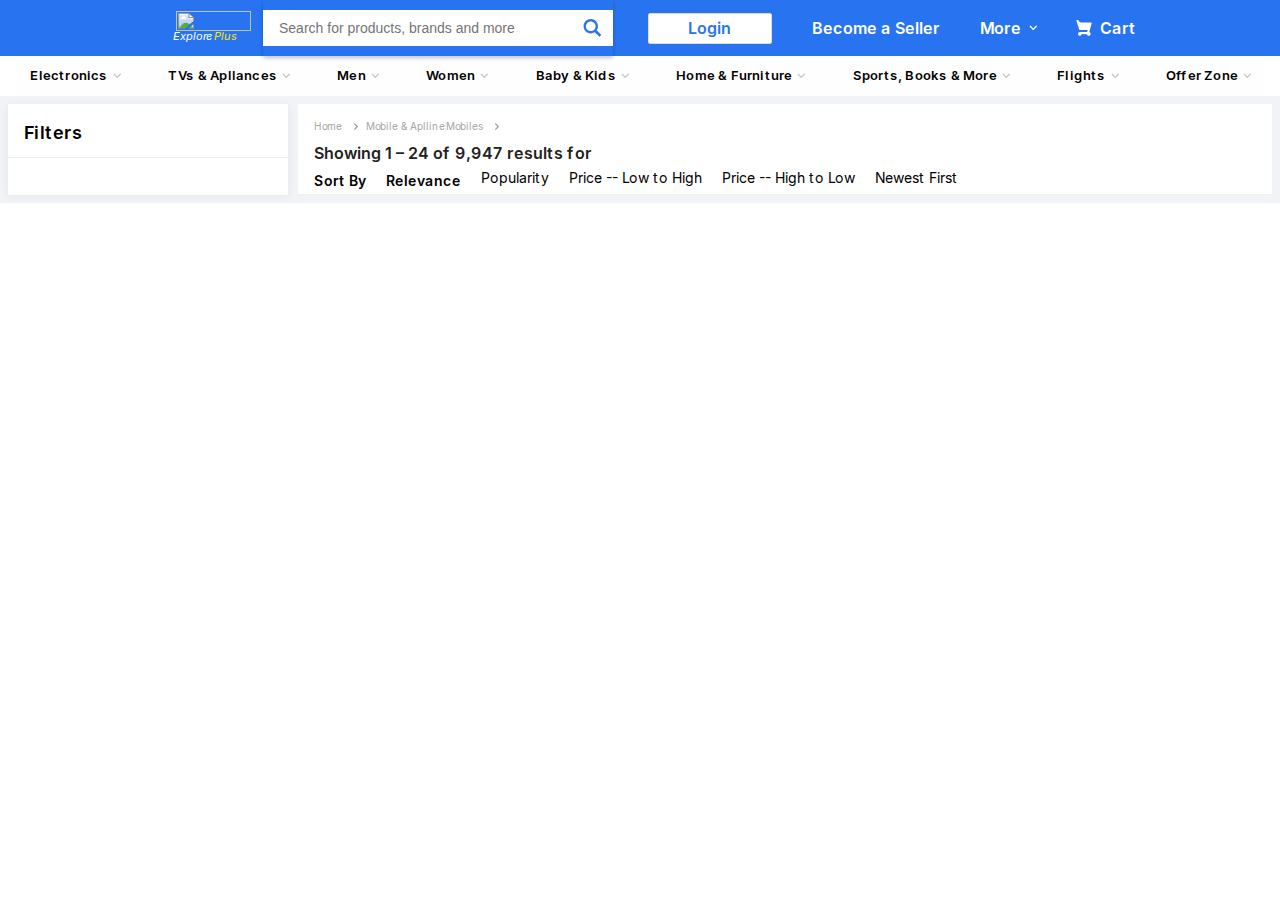
==== index.html @ 50cdc6f8 "flipkart second commit" ====
<!DOCTYPE html>
<html lang="en">

<head>
    <meta charset="UTF-8">
    <meta name="viewport" content="width=device-width, initial-scale=1.0">
    <title>Document</title>
    <link rel="stylesheet" href="styles.css">
</head>

<body>
    <div class="container">
        <header>
            <div class="header-content">

            </div>

        </header>
        <div class="nav-contents">
            <div class="nav-padding">

            </div>
        </div>
        <div class="main-container">


            <div class="main">
                <div class="main-left">
                    <div class="sidebar">

                    </div>
                </div>
                <div class="main-right">
                    <div class="main-top">
                        <div class="mainTop-padding">

                             
                           
                        </div>
                    </div>

                    <div class="right-content">
                        <div class="card-padding">

                        </div>
                        <div class="card-padding">
                            
                        </div>
                        <div class="card-padding">
                            
                        </div>
                        <div class="card-padding">
                            
                        </div>
                        <div class="card-padding">
                            
                        </div>

                    </div>

                   
                </div>
            </div>
        </div>
    </div>
    <script src="script.js"></script>
</body>

</html>
---- styles.css ----
@font-face {
    font-family: "inter-italics";
    src: url("/assets/fonts/Inter-Italic.woff2");
}

@font-face {
    font-family: "inter-medium";
    src: url("/assets/fonts/Inter-SemiBold.woff2");
}

@font-face {
    font-family: "inter-regular";
    src: url("/assets/fonts/Inter-Regular.woff2");
}

@font-face {
    font-family: "inter-semiItalic";
    src: url("/assets/fonts/Inter-SemiBoldItalic.woff2");
}

body,
html {
    margin: 0;
    padding: 0;
}

.container {
    width: 100vw;
    height: 100vh;
    display: block;
    box-sizing: border-box;

}

header {
    display: flex;
    width: 100%;
    height: 56px;
    background-color: #2874f0;
}

.header-content {
    padding: 0 124px;
    max-width: 1248px;
    width: 100%;
    display: flex;
    flex-direction: row;
    line-height: 20px;
    font-size: 16px;
    font-family: "inter-medium";
    margin: 0 auto;
    justify-content: right;
}

.header-content a {
    line-height: 20px;
    font-size: 16px;
    font-family: "inter-medium";
    color: #fff;
}

.logo {
    display: flex;
    height: 100%;
    align-items: flex-end;
    flex-direction: column;
    justify-content: center;
    margin-left: -10px;
    min-width: 137px;
}

.top-logo {
    display: flex;
    width: 75px;
    height: 20.1167px;

}

.top-logo img {
    width: 100%;
    width: 75px;
    height: 20.1167px;
}

.bottom-logo a {
    display: flex;
    flex-direction: row;
    gap: 2px;
}

.bottom-logo img {
    width: 10px;
    height: 10px;
    margin-top: 1px;
}

.bottom-logo a {
    font-family: "inter-italics";
    font-size: 11px !important;
    line-height: 15.4px !important;
    font-weight: 200;
    margin-top: -2px;
    color: #fff;
    letter-spacing: -0.1px !important;
}

.bottom-logo a img {
    top: 1px;
    position: relative;
    left: -1px;
}

.bottom-logo span {
    color: #ffe500;
    font-family: "inter-italics";
    font-size: 11px;
    line-height: 15.4px;
    font-weight: 200;
    margin-right: 2px;
}

.input-padding {
    width: 100%;
    max-width: 564px;
    display: flex;
    flex-direction: row;
    align-items: center;
    justify-content: center;
    height: 100%;
    border-radius: 2px;
    box-shadow: 0 2px 4px 0 rgba(0, 0, 0, .23);
    margin: 0 14px 0 12px;
}

.input-div {
    align-items: center;
    justify-content: space-between;
    width: 100%;
    display: flex;
    max-height: 36px;
    background-color: #fff;
}

.input-div input {
    padding: 0 16px;
    border-radius: 2px 0 0 2px;
    border: 0;
    font-size: 14px;
    height: 36px;
    width: 100%;
}


.input-div button {
    height: 100%;
    border: none;
    background-color: #fff;
    display: flex;
    justify-content: center;
    padding-top: 2px;
    padding-right: 10px;
}

.login {
    height: 100%;
    display: flex;
    align-items: center;
    margin: 0 20px 0 21px;
}

.login button {
    font-weight: 500;
    background-color: #fff;
    cursor: pointer;
    border-radius: 2px;
    height: 31px;
    padding: 0px 39.5px;
    border: 1px solid #dbdbdb;
}

.login button a {
    color: #2874f0 !important;
}

.seller-txt {
    height: 100%;
    width: 100%;
    display: flex;
    align-items: center;
    margin: 0 20px;
    max-width: max-content;
}

.more-item {
    display: flex;
    flex-direction: row;
    height: 100%;
    align-items: center;
    margin: 0 20px;
    max-width: 150px;
    gap: 10px
}

.more-item span {
    max-width: 108px;
    color: #fff;
}

.more-item img {
    transform: rotate(-90deg);
}

.cart-content {
    display: flex;
    flex-direction: row;
    height: 100%;
    align-items: center;
    gap: 8px;
    margin: 0 20px;
    color: #fff;
}

.cart-content img {
    width: 16.5px;
    height: 15.8px;
}

.nav-padding {
    width: 100%;
    height: 40px;
    background-color: #fffefe;
    display: flex;
    flex-direction: row;
    align-items: center;
    max-width: 1248px;
    margin: auto;
    /* justify-content: space-between; */
    gap: 20px;

}

.nav-item {
    display: flex;
    flex-direction: row;
    flex-grow: 1;
    align-items: center;
    justify-content: center;
    gap: 7px;
    /* margin-right:  20
    px; */
}

.nav-item span {
    color: #000;
    font-size: 13px;
    line-height: 19.6px;
    font-family: "inter-medium";
    letter-spacing: 0.2px;
}

.nav-item img {
    transform: rotate(-90deg);
}

/*mon  */
.main-container {
    background-color: #f1f3f6;

}

.main {
    margin: 0 auto;
    min-width: 978px;
    max-width: 1680px;
    padding: 8px;
    display: flex;
    flex-direction: row;
}

.main-left {
    flex: 0 0 280px;
    max-width: 280px;
    padding: 0px 10px 0px 0px;
    display: flex;
    width: 16.66%;
}

.sidebar {
    display: flex;
    flex-flow: column;
    background: #fff;
    box-shadow: 0 1px 8px 0 rgba(0, 0, 0, .06);
    width: 100%;
}

.filter {
    border-bottom: 1px solid #f0f0f0;
    width: 100%;
    padding: 16px;
    padding-bottom: 12px;
}

.filter span {
    font-size: 18px;
    text-transform: capitalize;
    font-family: "inter-medium";
    line-height: 25.2px;
    letter-spacing: 0.3px;
    font-weight: 500;
}

.main-right {
    flex-grow: 1 !important;
    overflow: auto;
    display: flex;
    flex-flow: column;
    box-sizing: border-box;
    background: #fff;
    width: 100%;
    max-width: 1384px;
}

.main-top {
    width: 100%;
    height: 100%;
}

.mainTop-padding {
    padding: 12px 16px 0;
    border-bottom: 1px solid #f0f0f0;
    height: 100%;
    min-height: 72px;
    box-sizing: border-box;
}

.top-content {
    display: flex;
    flex-flow: row;
    width: 100%;
    /* height: 100%; */
}

.top-item {
    display: flex;
    flex-flow: row;
    max-width: 80px;
    white-space: nowrap;
    overflow: hidden;
    /* text-overflow: ellipsis; */
    vertical-align: middle;
    display: inline-block
}

.top-item a {
    white-space: nowrap !important;
    overflow: hidden !important;
    text-overflow: ellipsis !important;
    font-size: 10px;
    font-family: "inter-regular";
    line-height: 16.8px;
    cursor: pointer;
    color: #a6a6a6;
}

.top-item img {
    height: 7px;
    width: 20px;
    transform: rotate(180deg);
}

.top-item img:nth-child(3) {
    display: none;
}


.top-middle {
    display: block;
    margin-top: 8px;
}

.top-middle span {
    font-weight: 500;
    font-size: 16px;
    display: inline-block;
    color: #212121;
    font-family: "inter-medium";
}

.head-btm {
    display: flex;
}

.head-btm ul {
    list-style: none;
    display: flex;
    margin: 0;
    padding: 0;
}
.head-btm ul li {
    padding: 8px 0 4px;
    margin: 0 10px;
    font-family: "inter-medium";
    font-size: 14px;
    line-height: 19.6px;
    font-weight: 500;
}
.head-btm ul li:first-child {
    padding: 8px 10px 4px 0;
    margin: 0;
}
.head-btm ul li:nth-child(n+3){
    font-family: "inter-regular";
    line-height: 13.6px;

}
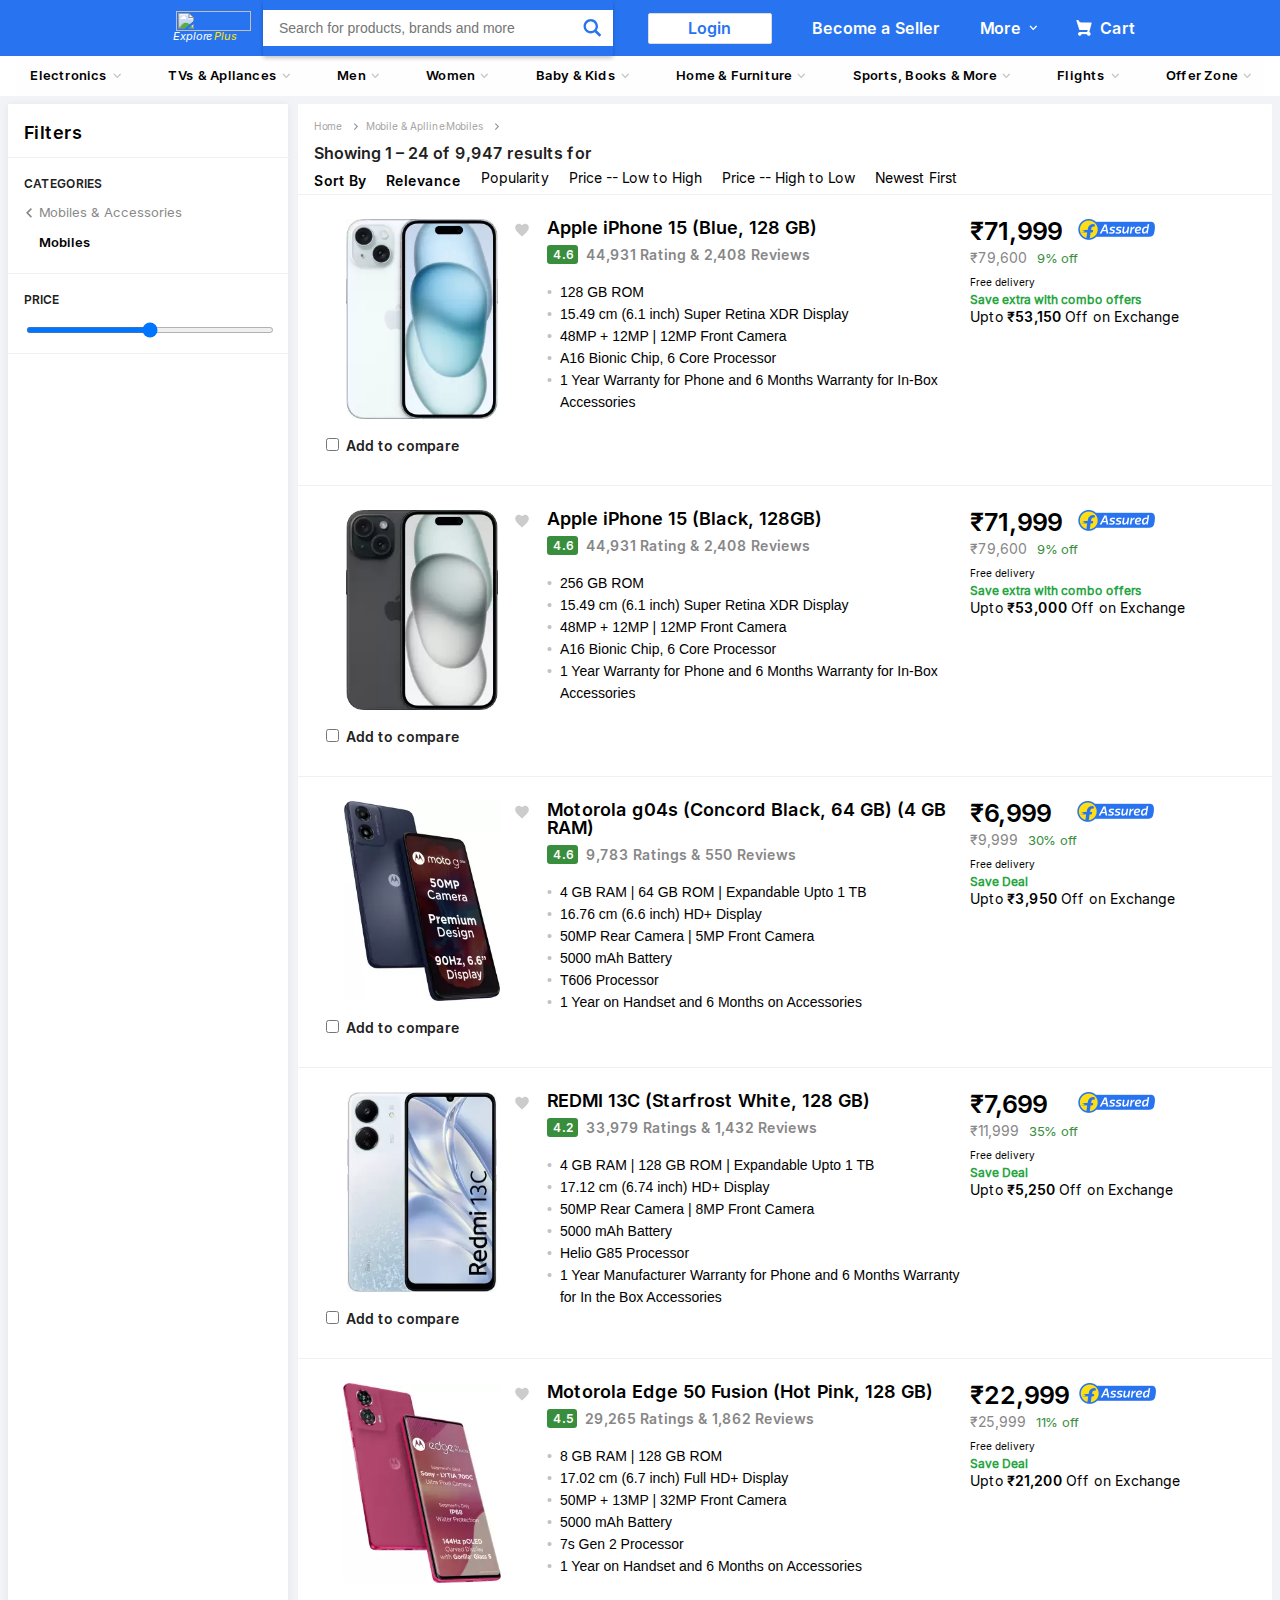
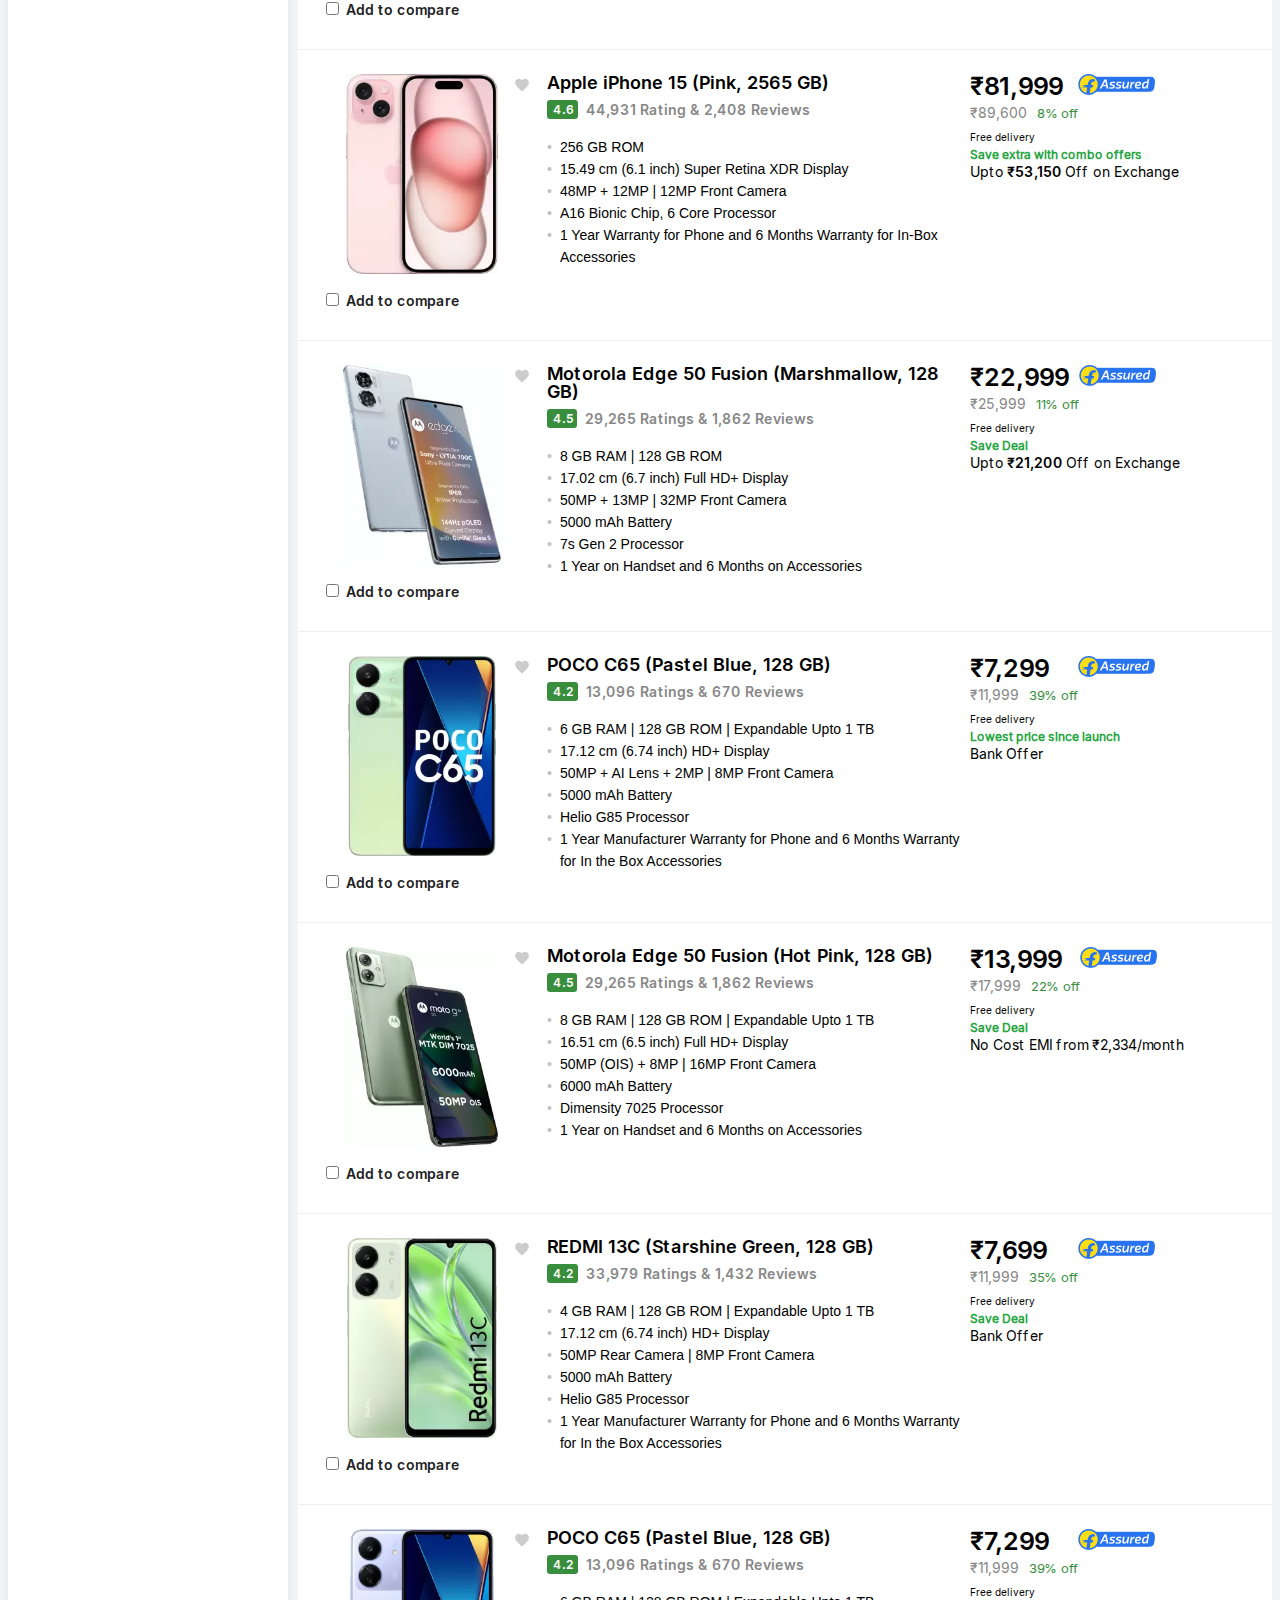
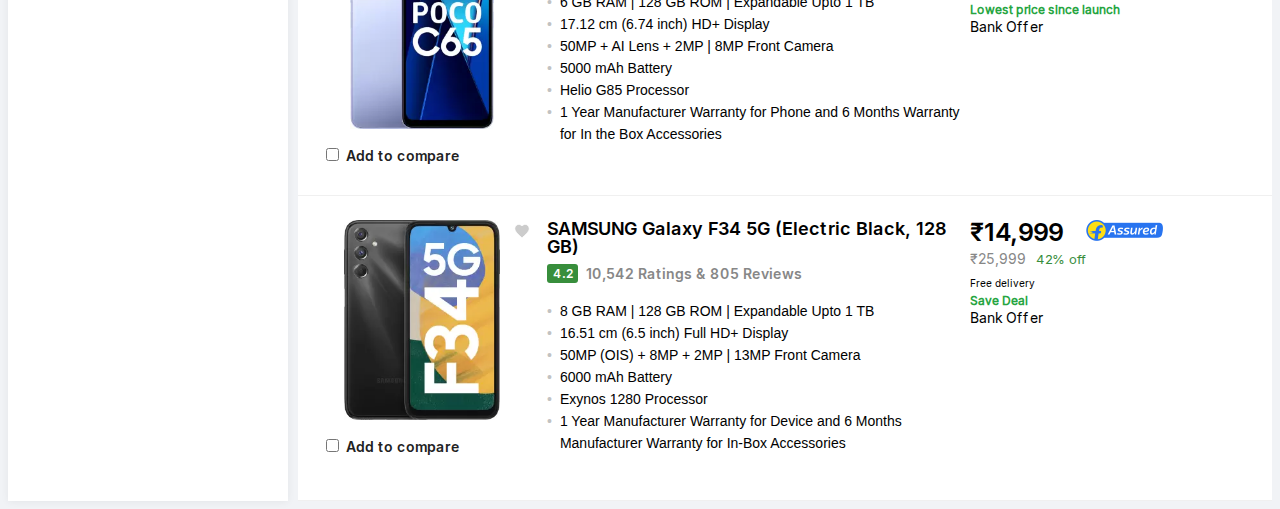
==== commit 9ef4a147: "flipkart second commit" ====
--- a/index.html
+++ b/index.html
@@ -34,31 +34,16 @@
                     <div class="main-top">
                         <div class="mainTop-padding">
 
-                             
-                           
+
+
                         </div>
                     </div>
 
                     <div class="right-content">
-                        <div class="card-padding">
-
-                        </div>
-                        <div class="card-padding">
-                            
-                        </div>
-                        <div class="card-padding">
-                            
-                        </div>
-                        <div class="card-padding">
-                            
-                        </div>
-                        <div class="card-padding">
-                            
-                        </div>
-
+                       
                     </div>
 
-                   
+
                 </div>
             </div>
         </div>
@@ -67,4 +52,3 @@
 </body>
 
 </html>
-
--- a/styles.css
+++ b/styles.css
@@ -148,6 +148,7 @@
     font-size: 14px;
     height: 36px;
     width: 100%;
+    outline: none;
 }
 
 
@@ -337,7 +338,6 @@
     display: flex;
     flex-flow: row;
     width: 100%;
-    /* height: 100%; */
 }
 
 .top-item {
@@ -396,6 +396,7 @@
     margin: 0;
     padding: 0;
 }
+
 .head-btm ul li {
     padding: 8px 0 4px;
     margin: 0 10px;
@@ -403,13 +404,340 @@
     font-size: 14px;
     line-height: 19.6px;
     font-weight: 500;
-}
+    cursor: pointer;
+}
+
+.head-btm ul li:hover {
+    color: #2874f0;
+    border-bottom: 1px solid #2874f0;
+}
+
 .head-btm ul li:first-child {
     padding: 8px 10px 4px 0;
     margin: 0;
 }
-.head-btm ul li:nth-child(n+3){
+
+.head-btm ul li:nth-child(n+3) {
     font-family: "inter-regular";
     line-height: 13.6px;
 
 }
+
+/* tue */
+
+.card-padding {
+    padding: 24px 0 30px 24px;
+    display: block;
+    border-bottom: 1px solid #f0f0f0;
+}
+
+.card {
+    display: flex;
+    flex-flow: row;
+}
+
+.card-left {
+    display: flex;
+    flex-direction: column;
+    position: relative;
+}
+
+.card-right {
+    display: flex;
+    flex-direction: row;
+    padding-left: 25px;
+    width: calc(100% - 200px);
+}
+
+.input {
+    display: block;
+    margin-top: 16px;
+}
+
+.input input {
+    white-space: none !important;
+
+}
+
+.input span {
+    font-size: 14px;
+    color: #212121;
+    cursor: pointer;
+    font-family: "inter-medium";
+    box-sizing: border-box;
+    font-weight: 500;
+    margin-left: px;
+}
+
+.phone-img {
+    height: 200px;
+    width: 200px;
+    position: relative;
+    margin: 0 auto;
+}
+
+.phone-img img {
+    position: absolute;
+    bottom: 0;
+    left: 0;
+    right: 0;
+    top: 0;
+    margin: auto;
+    opacity: 1;
+    max-width: 100%;
+    max-height: 100%;
+}
+
+.like-img {
+    position: absolute;
+    display: inline-block;
+    top: 2px;
+    right: -8px;
+    cursor: pointer;
+}
+
+.right-first {
+    display: flex;
+    flex-flow: column;
+    width: 58.33%;
+}
+
+.right-first h2 {
+    margin: 0;
+    font-family: "inter-medium";
+    font-size: 18px;
+    line-height: 18px;
+    font-weight: 400;
+}
+
+.rating {
+    display: flex;
+    flex-direction: row;
+    padding-top: 8px;
+}
+
+.rate-btn {
+    line-height: normal;
+    display: inline-block;
+    color: #fff;
+    padding: 2px 4px 2px 6px;
+    border-radius: 3px;
+    font-weight: 500;
+    font-size: 12px;
+    vertical-align: middle;
+    background-color: #388e3c;
+    height: 19px;
+    box-sizing: border-box;
+
+}
+
+.rate-btn span {
+    font-family: "inter-medium";
+    font-size: 12px;
+    font-weight: 400;
+}
+
+.rating p {
+    font-family: "inter-medium";
+    color: #878787;
+    font-size: 14px;
+    line-height: 14px;
+    font-weight: 400;
+    margin: 0;
+    padding: 3px 8px;
+
+}
+
+.right-first ul {
+    list-style: none;
+    padding: 0;
+}
+
+.right-first ul li {
+    font-family: Inter, -apple-system, Helvetica, Arial, sans-serif;
+    /* font-family: "inter-regular"; */
+    font-size: 14px;
+    line-height: 22px;
+    display: flex;
+    flex-direction: row;
+}
+
+.right-first ul li::before {
+    content: "•";
+    color: #c2c2c2;
+    padding-right: 8px;
+    display: block;
+}
+
+.right-end {
+    display: flex;
+    flex-direction: column;
+}
+
+.end-top {
+    display: flex;
+    flex-direction: row;
+}
+
+.flipkart-img {
+    display: inline-block;
+    vertical-align: top;
+    font-size: 0;
+    padding-bottom: 4px;
+}
+
+.flipkart-img img {
+    width: 77px;
+    height: 21px;
+}
+
+.end-top h2 {
+    margin: 0;
+    font-family: "inter-medium";
+    font-size: 25px;
+    display: block;
+    line-height: 25px;
+    font-weight: 500;
+}
+
+.price-details {
+    display: flex;
+    flex-direction: column;
+}
+
+.price-top {
+    display: flex;
+    flex-direction: column;
+}
+
+.price-last {
+    font-size: 14px;
+    color: #878787;
+    font-family: "inter-regular";
+    padding-top: 5px;
+}
+
+.price-last span {
+    color: #388e3c;
+    font-size: 13px;
+    letter-spacing: -.2px;
+    font-weight: 500;
+    margin-left: 10px;
+}
+
+.price-btm {
+    margin: 6px 0 0;
+}
+
+.price-btm span {
+    display: inline;
+    font-size: 10px;
+    font-weight: 400;
+    line-height: 14px;
+    font-family: "inter-regular";
+}
+
+.offer-txt {
+    display: inline-block;
+}
+
+.offer-txt span {
+    color: rgb(38, 165, 65);
+    font-size: 12px;
+    font-weight: 700;
+    font-family: "inter-regular";
+}
+
+.btm-span {
+    font-family: "inter-regular";
+    font-size: 14px;
+    font-style: normal;
+    font-weight: 400;
+    display: inline-flex;
+}
+
+.btm-span span {
+    font-family: "inter-medium";
+    padding: 0 3px;
+    font-weight: 400;
+}
+
+.catogories {
+    padding: 16px;
+    border-bottom: 1px solid #f0f0f0;
+    display: flex;
+    flex-flow: column;
+    box-sizing: border-box;
+    gap: 5px;
+}
+
+.catogory-Txt {
+    margin-bottom: 5px;
+}
+
+.catogory-Txt span {
+    font-size: 12px;
+    font-weight: 500;
+    font-family: "inter-medium";
+    line-height: 16.8px;
+    color: #212121;
+
+}
+
+.catogory-Txt1 {
+    display: flex;
+    align-items: center;
+}
+
+.catogory-Txt1 img {
+    width: 10px;
+    height: 10px;
+}
+
+.catogory-Txt1 a {
+    color: #878787;
+    width: 150px;
+    overflow: hidden;
+    text-overflow: ellipsis;
+    white-space: nowrap;
+    display: inline-block;
+    cursor: pointer;
+    font-size: 13px;
+    line-height: 19.6px;
+    font-family: "inter-regular";
+    padding-left: 5px;
+}
+
+.catogory-Txt2 {
+    padding: 5px 0;
+}
+
+.catogory-Txt2 a {
+    font-size: 13px;
+    font-weight: 500;
+    font-family: "inter-medium";
+    line-height: 19.6px;
+    margin-left: 15px;
+}
+
+.price-range {
+    padding: 16px;
+    border-bottom: 1px solid #f0f0f0;
+}
+
+.price-range span {
+    font-size: 12px;
+    font-weight: 500;
+    font-family: "inter-medium";
+    line-height: 16.8px;
+    color: #212121;
+}
+.range{
+    width: 100%;
+padding-top: 10px;
+}
+.range input{
+    background-color: #2874f0;
+    height: 6px;
+    width: 100%;
+}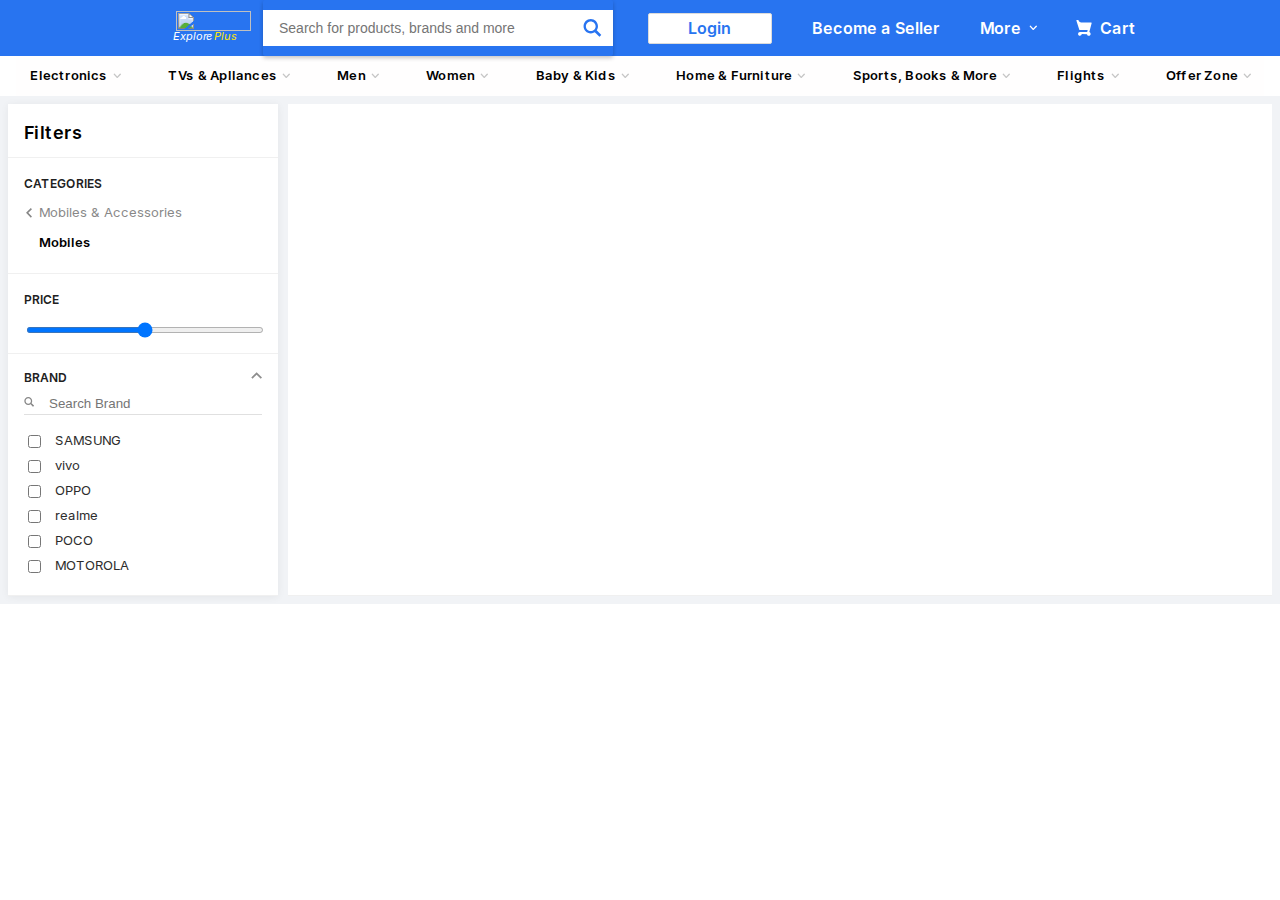
==== commit 5c21aea9: "flipkart fourth commit" ====
--- a/index.html
+++ b/index.html
@@ -27,20 +27,37 @@
             <div class="main">
                 <div class="main-left">
                     <div class="sidebar">
+                        <div class="filter">
+
+
+                        </div>
+
+                        <div class="catogories">
+
+
+                        </div>
+                        <div class="price-range">
+
+
+                        </div>
+                        <div class="brand">
+
+                        </div>
 
                     </div>
                 </div>
                 <div class="main-right">
                     <div class="main-top">
                         <div class="mainTop-padding">
-
+                            
+                                                       
 
 
                         </div>
                     </div>
 
                     <div class="right-content">
-                       
+
                     </div>
 
 
--- a/styles.css
+++ b/styles.css
@@ -276,6 +276,8 @@
     padding: 8px;
     display: flex;
     flex-direction: row;
+    box-sizing: border-box;
+
 }
 
 .main-left {
@@ -284,6 +286,7 @@
     padding: 0px 10px 0px 0px;
     display: flex;
     width: 16.66%;
+    box-sizing: border-box;
 }
 
 .sidebar {
@@ -299,6 +302,7 @@
     width: 100%;
     padding: 16px;
     padding-bottom: 12px;
+    box-sizing: border-box;
 }
 
 .filter span {
@@ -355,7 +359,7 @@
     white-space: nowrap !important;
     overflow: hidden !important;
     text-overflow: ellipsis !important;
-    font-size: 10px;
+    font-size: 11px;
     font-family: "inter-regular";
     line-height: 16.8px;
     cursor: pointer;
@@ -375,7 +379,7 @@
 
 .top-middle {
     display: block;
-    margin-top: 8px;
+    margin-top: 10px;
 }
 
 .top-middle span {
@@ -420,7 +424,11 @@
 .head-btm ul li:nth-child(n+3) {
     font-family: "inter-regular";
     line-height: 13.6px;
-
+}
+
+.head-btm ul li:nth-child(2) {
+color: #2975f0;
+border-bottom: 3px solid #2975f0;
 }
 
 /* tue */
@@ -463,9 +471,9 @@
     font-size: 14px;
     color: #212121;
     cursor: pointer;
-    font-family: "inter-medium";
-    box-sizing: border-box;
-    font-weight: 500;
+    font-family: "inter-regular";
+    box-sizing: border-box;
+    font-weight: 5=400;
     margin-left: px;
 }
 
@@ -740,4 +748,70 @@
     background-color: #2874f0;
     height: 6px;
     width: 100%;
+}
+/* wed */
+.brand{
+    display: flex;
+    box-sizing: border-box;
+    flex-direction: column;
+    width: 100%;
+    padding: 16px;
+  border-bottom: 1px solid #f0f0f0;
+}
+.brand-txt{
+    display: flex;
+    justify-content: space-between;
+}
+.brand span{
+    font-size: 12px;
+    font-weight: 500;
+    font-family: "inter-medium";
+    line-height: 16.8px;
+    color: #212121;
+}
+.brand img{
+    width: 11px;
+    height: 11px;
+    transform: rotate(90deg);
+}
+
+.search-content{
+    margin: 7px 0;
+    box-sizing: border-box;
+    width: 100%;
+}
+.search-div{
+    margin-bottom: 7px;
+    border-bottom:1px solid  #e0e0e0 ;
+    width: 100%;
+}
+
+.search-div input{
+    outline: none;
+    border: none;
+    color: #a79999;
+    margin-left: 8px;
+    padding-bottom: 3px;
+}
+.search-div img{
+    transform: rotate(-360deg);
+}
+.checkbox-item{
+    padding: 3px 0;
+}
+.checkbox-item label{
+    display: flex;
+    flex-direction: row;
+    width: 100%;
+
+}
+.checkbox-item input{
+    display: flex;
+}
+.checkboxTxt{
+    margin-left: 11px;
+    font-family: "inter-regular";
+    font-size: 13px;
+    width: 100%-25px;
+    color: #2c2c2c;
 }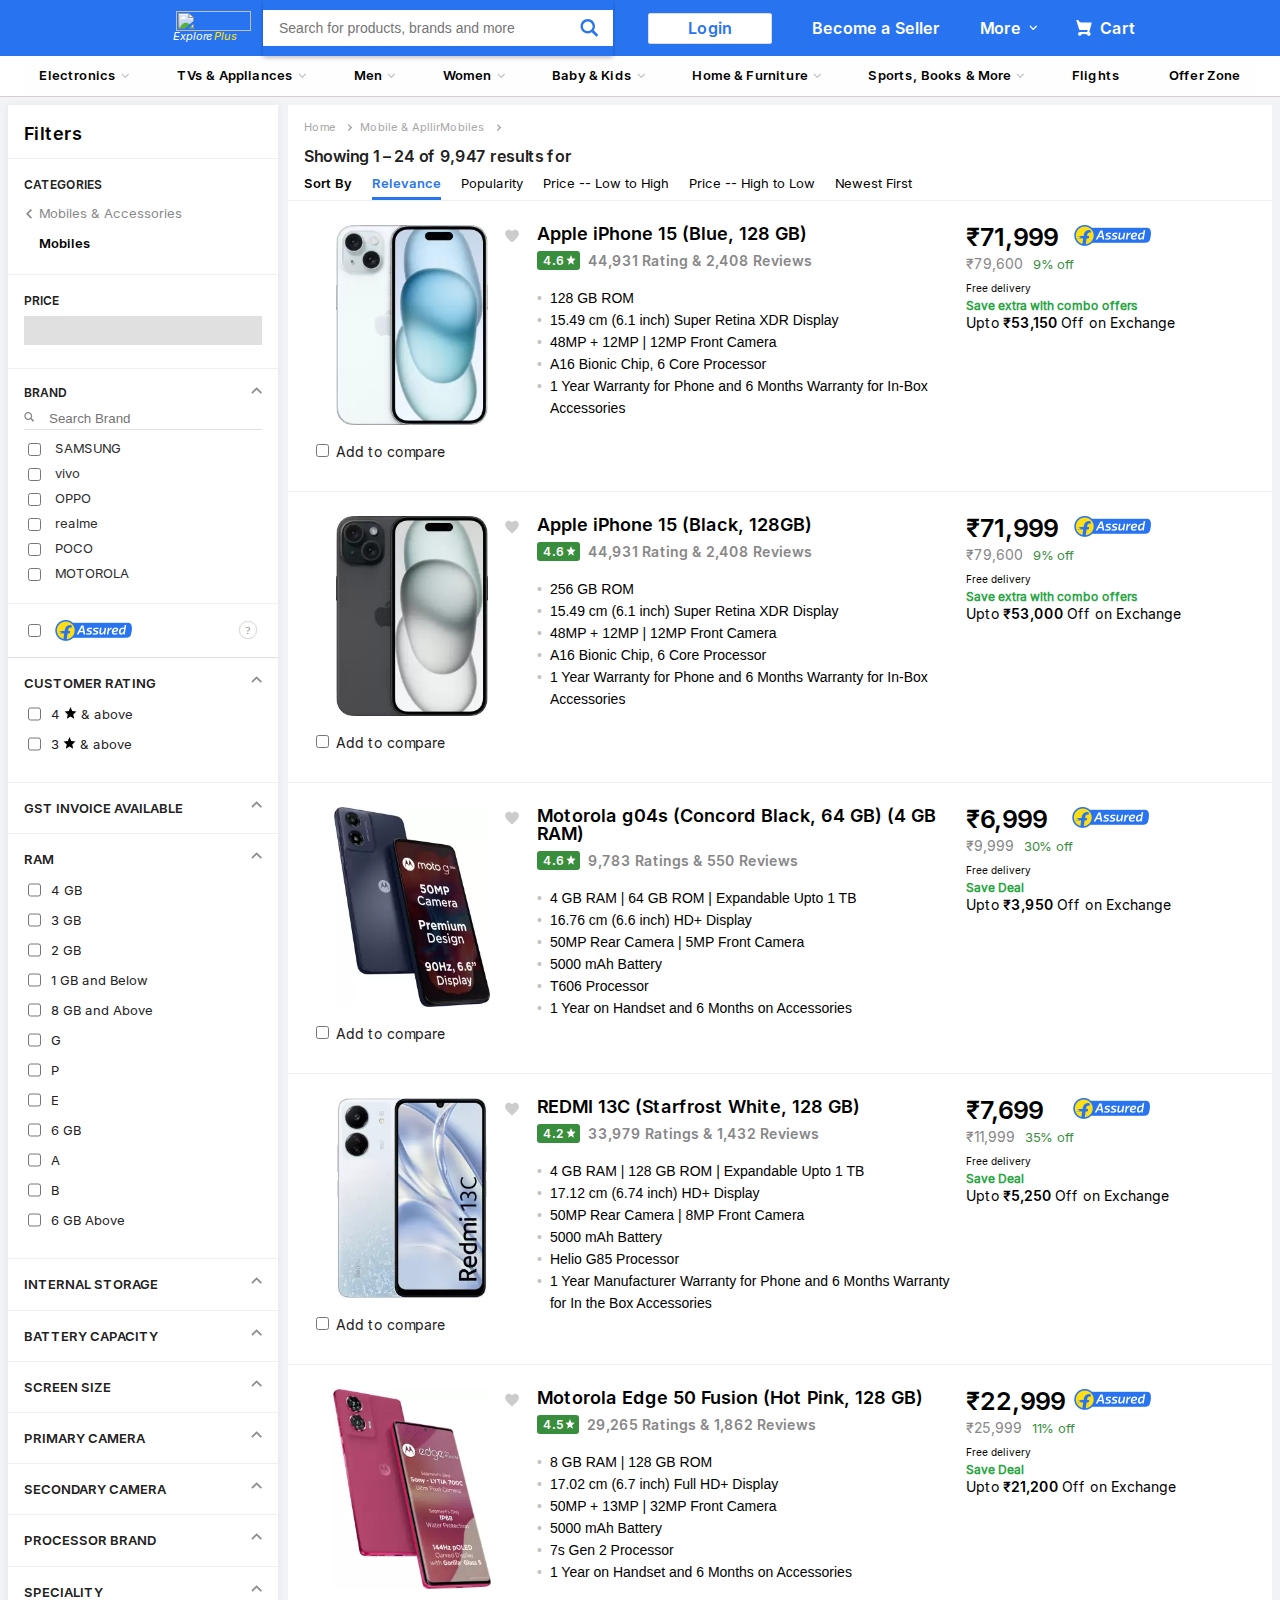
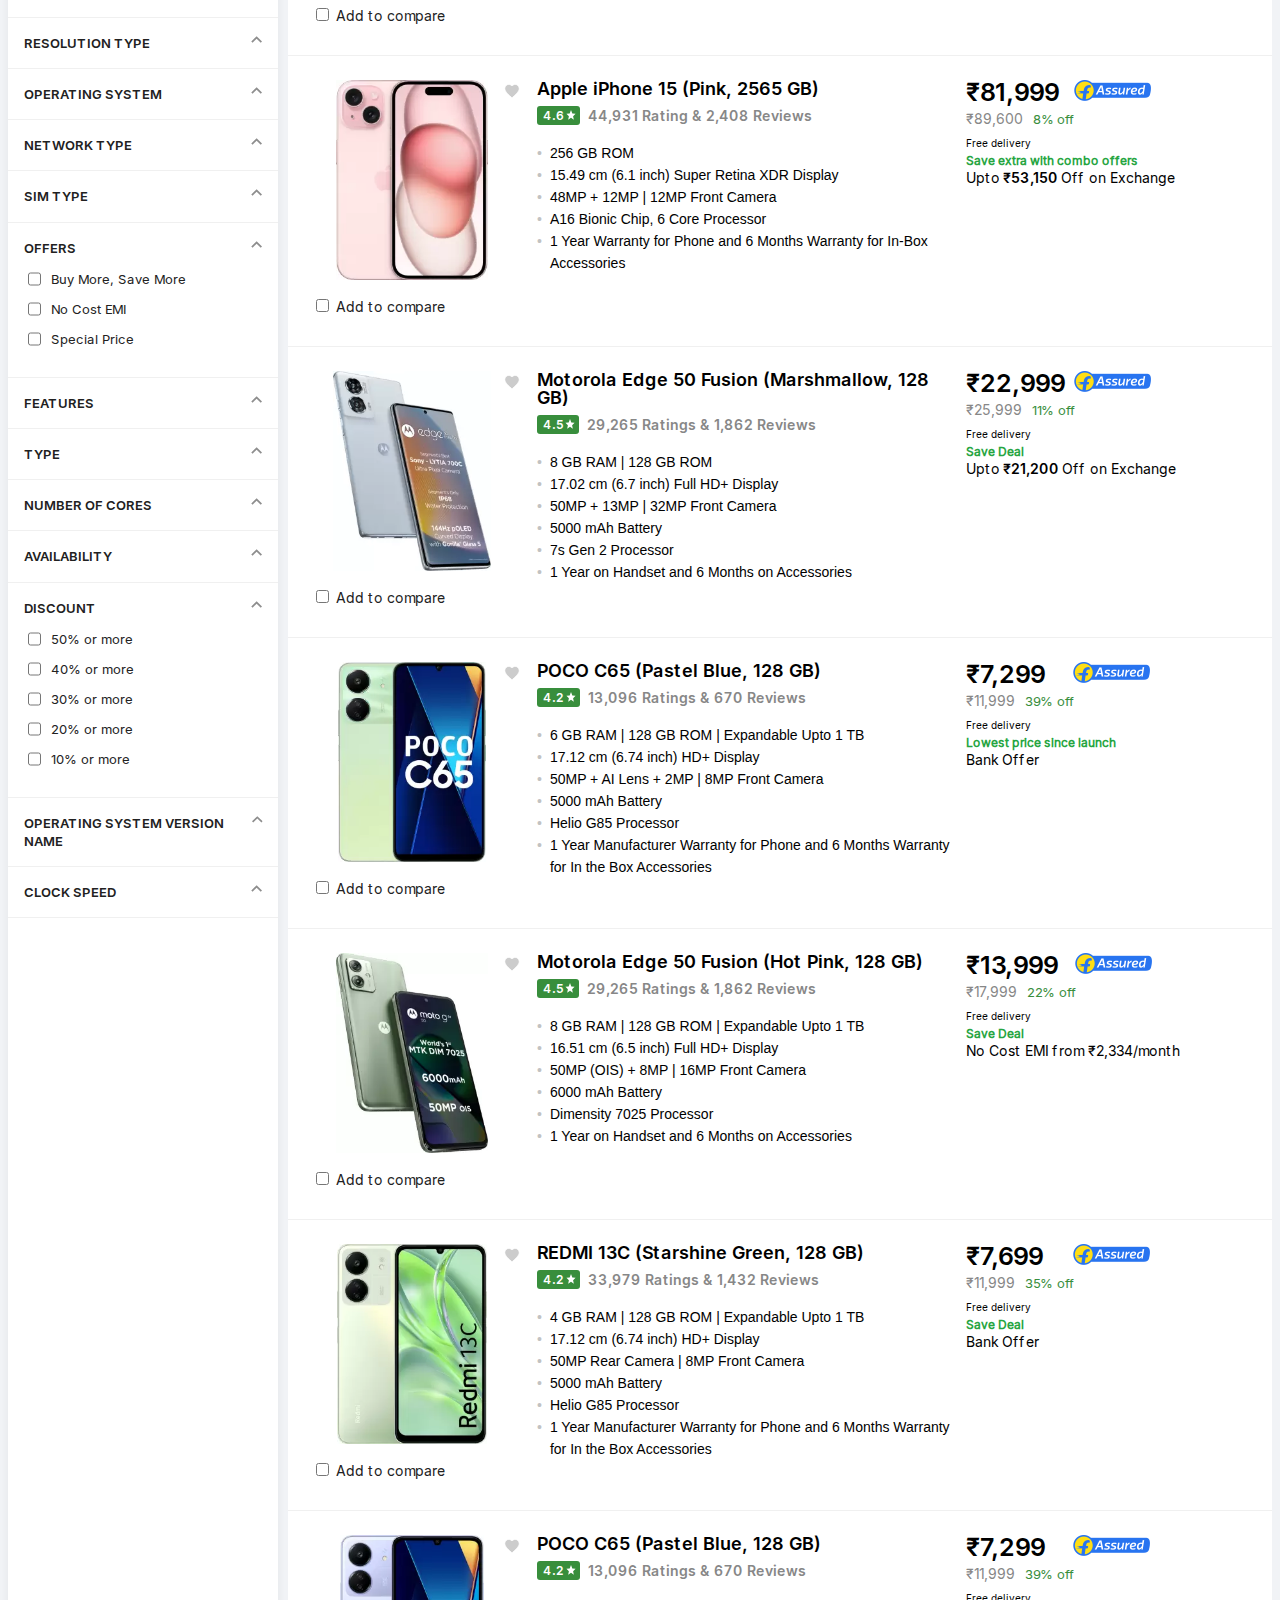
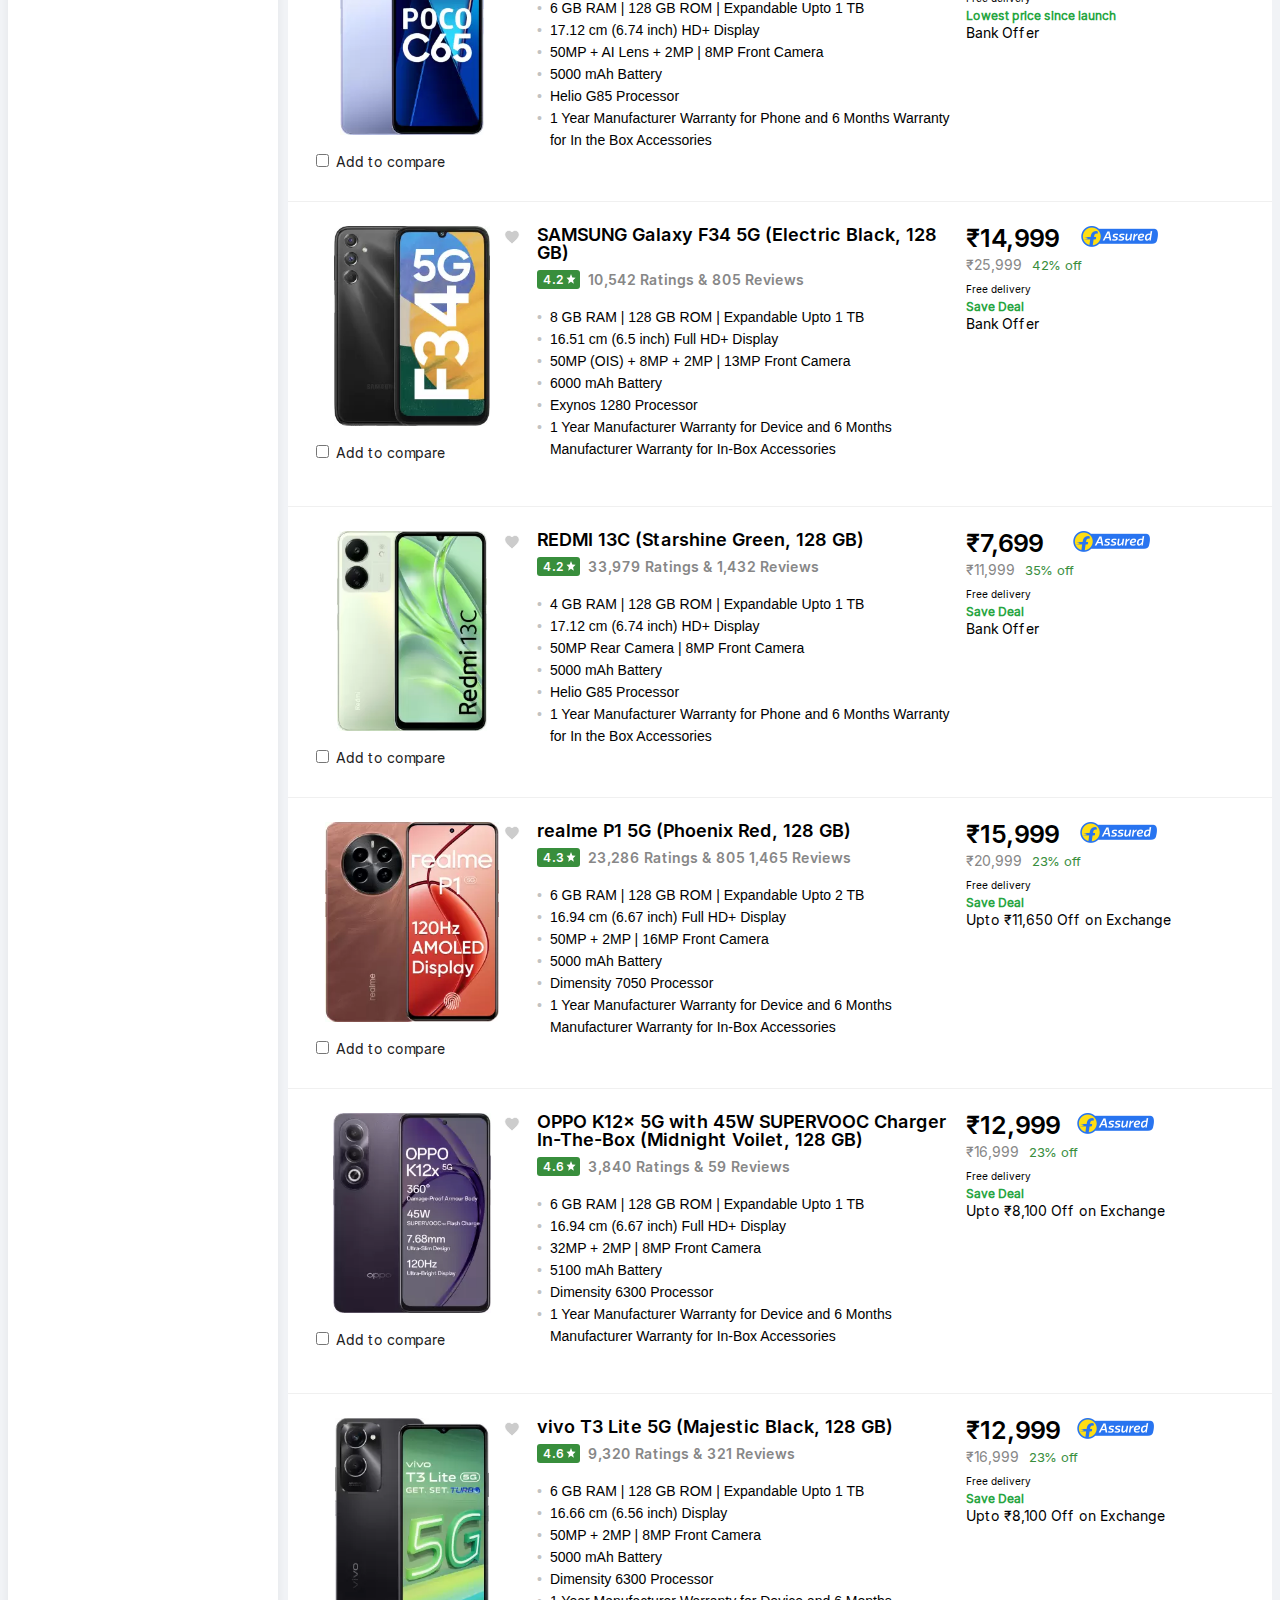
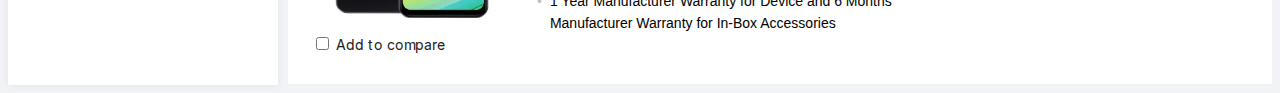
==== commit a121abcd: "flipkart sixsth  commit" ====
--- a/index.html
+++ b/index.html
@@ -37,11 +37,30 @@
 
                         </div>
                         <div class="price-range">
+                            <span class="price-span">
 
+                            </span>
+                            <div class="range-top">
+
+                            </div>
+                            <div class="range">
+                               <div class="left-range">
+
+                               </div>
+                               <div class="mid-range">
+
+                               </div>
+                               <div class="right-range">
+                                
+                               </div>
+                            </div>
+                            <div class="min-max">
+
+                            </div>
 
                         </div>
                         <div class="brand">
-
+                           
                         </div>
 
                     </div>
@@ -49,8 +68,8 @@
                 <div class="main-right">
                     <div class="main-top">
                         <div class="mainTop-padding">
-                            
-                                                       
+
+
 
 
                         </div>
@@ -68,4 +87,4 @@
     <script src="script.js"></script>
 </body>
 
-</html>
+</html>--- a/styles.css
+++ b/styles.css
@@ -159,7 +159,7 @@
     display: flex;
     justify-content: center;
     padding-top: 2px;
-    padding-right: 10px;
+    padding-right: 13px;
 }
 
 .login {
@@ -167,6 +167,8 @@
     display: flex;
     align-items: center;
     margin: 0 20px 0 21px;
+    position: relative;
+    /* margin-left: 23px; */
 }
 
 .login button {
@@ -175,12 +177,13 @@
     cursor: pointer;
     border-radius: 2px;
     height: 31px;
-    padding: 0px 39.5px;
+    padding: 0px 39px;
     border: 1px solid #dbdbdb;
 }
 
 .login button a {
     color: #2874f0 !important;
+    letter-spacing: 0.1px;
 }
 
 .seller-txt {
@@ -225,7 +228,10 @@
     width: 16.5px;
     height: 15.8px;
 }
-
+.nav-contents{
+    border-bottom: 1px solid  #d6cdcd;
+    box-shadow: 0 1px 1px 0 rgba(0,0,0,.16);
+}
 .nav-padding {
     width: 100%;
     height: 40px;
@@ -233,11 +239,10 @@
     display: flex;
     flex-direction: row;
     align-items: center;
-    max-width: 1248px;
+    max-width: 1230px;
     margin: auto;
     /* justify-content: space-between; */
     gap: 20px;
-
 }
 
 .nav-item {
@@ -249,6 +254,8 @@
     gap: 7px;
     /* margin-right:  20
     px; */
+    height: 100%;
+    flex-grow: 1;
 }
 
 .nav-item span {
@@ -256,13 +263,22 @@
     font-size: 13px;
     line-height: 19.6px;
     font-family: "inter-medium";
-    letter-spacing: 0.2px;
+    letter-spacing: 0.15px;
+    align-items: center;
+    justify-content: center;
 }
 
 .nav-item img {
     transform: rotate(-90deg);
 }
-
+.nav-item:last-child img{
+display: none;
+}
+
+.nav-item:nth-last-child(2) img{
+    display: none;
+
+}
 /*mon  */
 .main-container {
     background-color: #f1f3f6;
@@ -327,7 +343,7 @@
 
 .main-top {
     width: 100%;
-    height: 100%;
+    /* height: 100%; */
 }
 
 .mainTop-padding {
@@ -388,6 +404,7 @@
     display: inline-block;
     color: #212121;
     font-family: "inter-medium";
+    letter-spacing: -0.3px;
 }
 
 .head-btm {
@@ -405,7 +422,7 @@
     padding: 8px 0 4px;
     margin: 0 10px;
     font-family: "inter-medium";
-    font-size: 14px;
+    font-size: 13px;
     line-height: 19.6px;
     font-weight: 500;
     cursor: pointer;
@@ -413,7 +430,7 @@
 
 .head-btm ul li:hover {
     color: #2874f0;
-    border-bottom: 1px solid #2874f0;
+    border-bottom: 2px solid #2874f0;
 }
 
 .head-btm ul li:first-child {
@@ -423,12 +440,13 @@
 
 .head-btm ul li:nth-child(n+3) {
     font-family: "inter-regular";
-    line-height: 13.6px;
+    /* line-height: 13.6px; */
+    font-size: 13px;
 }
 
 .head-btm ul li:nth-child(2) {
-color: #2975f0;
-border-bottom: 3px solid #2975f0;
+    color: #2975f0;
+    border-bottom: 3px solid #2975f0;
 }
 
 /* tue */
@@ -545,6 +563,12 @@
     font-weight: 400;
 }
 
+.rate-btn img {
+    width: 10px;
+    height: 10px;
+    padding-left: 2px;
+}
+
 .rating p {
     font-family: "inter-medium";
     color: #878787;
@@ -740,78 +764,201 @@
     line-height: 16.8px;
     color: #212121;
 }
+/* fri */
+
+.range-top{
+    height: 100%;
+  position: relative;
+  bottom: -6px;
+  width:238 px;
+  height: 29px;
+  background: #e0e0e0;
+}
 .range{
-    width: 100%;
-padding-top: 10px;
-}
-.range input{
-    background-color: #2874f0;
-    height: 6px;
-    width: 100%;
-}
-/* wed */
-.brand{
+    position: relative;
+  height: 13px;
+  cursor: pointer;
+}
+.left-range{
+    display: inline-block;
+  position: absolute;
+  z-index: 1;
+  cursor: pointer;
+  width: 20px;
+  height: 20px;
+  top: -3.5px;
+  transition: translate .5s ease-out;
+}
+
+
+.brand {
     display: flex;
     box-sizing: border-box;
     flex-direction: column;
     width: 100%;
     padding: 16px;
-  border-bottom: 1px solid #f0f0f0;
-}
-.brand-txt{
+    border-bottom: 1px solid #f0f0f0;
+}
+
+.brand-txt {
     display: flex;
     justify-content: space-between;
 }
-.brand span{
+
+.brand span {
     font-size: 12px;
     font-weight: 500;
     font-family: "inter-medium";
     line-height: 16.8px;
     color: #212121;
 }
-.brand img{
+
+.brand img {
     width: 11px;
     height: 11px;
     transform: rotate(90deg);
 }
 
-.search-content{
+.search-content {
     margin: 7px 0;
     box-sizing: border-box;
     width: 100%;
 }
-.search-div{
+
+.search-div {
     margin-bottom: 7px;
-    border-bottom:1px solid  #e0e0e0 ;
-    width: 100%;
-}
-
-.search-div input{
+    border-bottom: 1px solid #e0e0e0;
+    width: 100%;
+}
+
+.search-div input {
     outline: none;
     border: none;
     color: #a79999;
     margin-left: 8px;
     padding-bottom: 3px;
 }
-.search-div img{
+
+.search-div img {
     transform: rotate(-360deg);
 }
-.checkbox-item{
+
+.checkbox-item {
     padding: 3px 0;
 }
-.checkbox-item label{
-    display: flex;
-    flex-direction: row;
-    width: 100%;
-
-}
-.checkbox-item input{
-    display: flex;
-}
-.checkboxTxt{
+
+.checkbox-item label {
+    display: flex;
+    flex-direction: row;
+    width: 100%;
+
+}
+
+.checkbox-item input {
+    display: flex;
+}
+
+.checkboxTxt {
     margin-left: 11px;
     font-family: "inter-regular";
     font-size: 13px;
     width: 100%-25px;
     color: #2c2c2c;
-}+}
+
+.flipImgContent {
+    display: flex;
+    flex-direction: row;
+    padding: 16px;
+    border-bottom: 1px solid #e0e0e0;
+}
+
+.flip-span {
+    width: 26px;
+  /* margin-left: 10px; */
+}
+
+.flip-span span {
+    width: 16px !important;
+    height: 16px;
+    border-radius: 50%;
+    background-color: #fff;
+    color: #878787;
+    font-weight: 500;
+    font-size: 11px;
+    line-height: 16px;
+    text-align: center;
+    display: inline-block;
+    border: 1px solid #e0e0e0;
+    box-shadow: 0 0 1px 0 rgba(0, 0, 0, .2);
+    vertical-align: middle;
+    margin: 0 2px 0 8px;
+    cursor: pointer;
+}
+
+.flip-img {
+    width: 176px;
+    height: 21px;
+    padding-left: 11px;
+}
+
+.flip-img img {
+    width: 77px;
+    height: 21px;
+}
+/* fri */
+.side-section{
+    display: flex;
+    flex-flow: column;
+}
+.side-section>div{
+    display: flex;
+    flex-direction: column;
+    padding: 16px;
+  border-bottom: 1px solid #f0f0f0;
+}
+.sec-head{
+    display: flex;
+    justify-content: space-between;
+    /* padding-bottom: 10px ; */
+}
+.sec-head span{
+    font-size: 13px;
+    font-weight: 500;
+    font-family: "inter-medium";
+    line-height: 18.2px;
+    color: #212121;
+}
+.sec-head img{
+    width: 11px;
+    height: 11px;
+    transform: rotate(90deg);
+    transition: transform 0.5s ease;
+
+}
+.sec-dropdown{
+    margin: 7px 0;
+}
+.checkDiv{
+    display: flex;
+    padding: 5px 0;
+}
+.checkDiv label{
+    font-size: 13px;
+    font-weight: 500;
+    font-family: "inter-regular";
+    line-height: 14px !important;
+    color: #212121;
+    padding: 3px 0;
+    text-overflow: ellipsis;
+    display: inline-block;
+    white-space: nowrap;
+    overflow: hidden;
+    text-overflow: ellipsis;
+}
+.checkDiv input{
+   margin-right: 10px;
+}
+  .side-section  #displaynone .sec-dropdown{
+    display: none;
+}
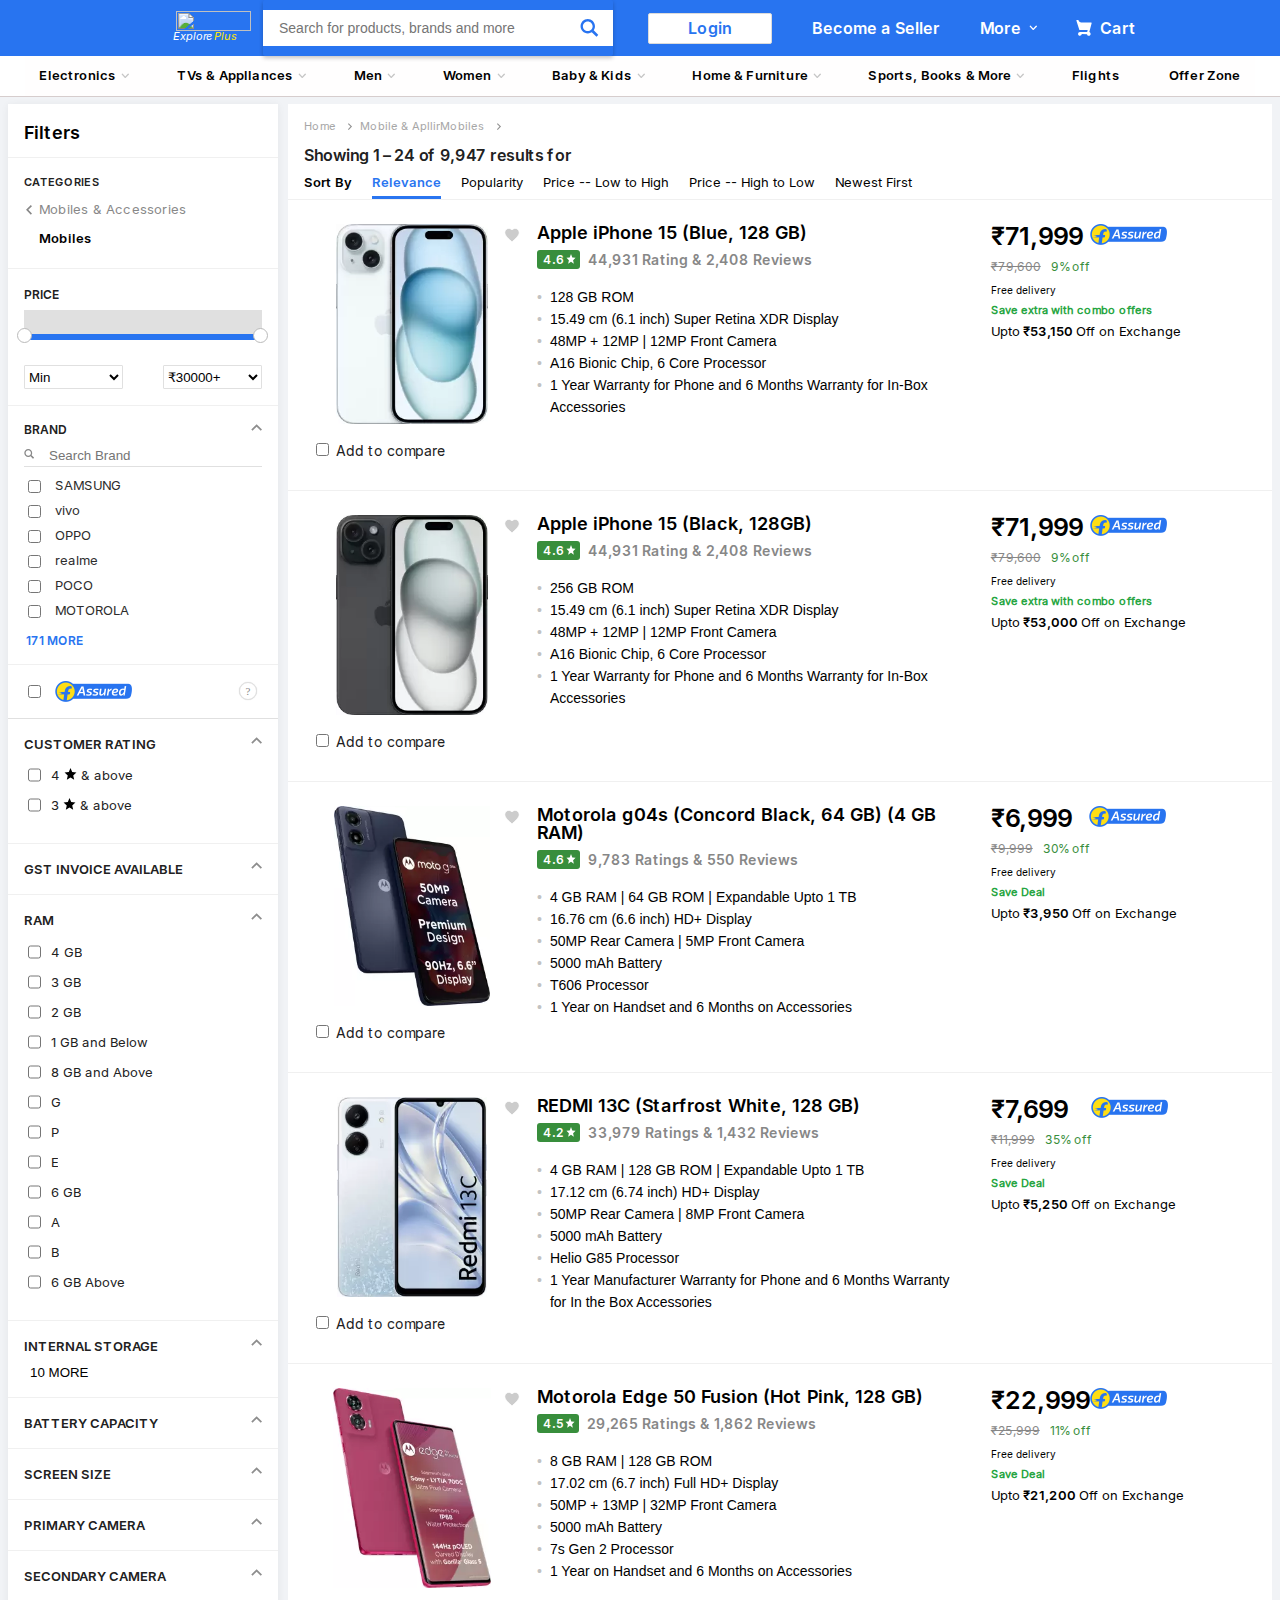
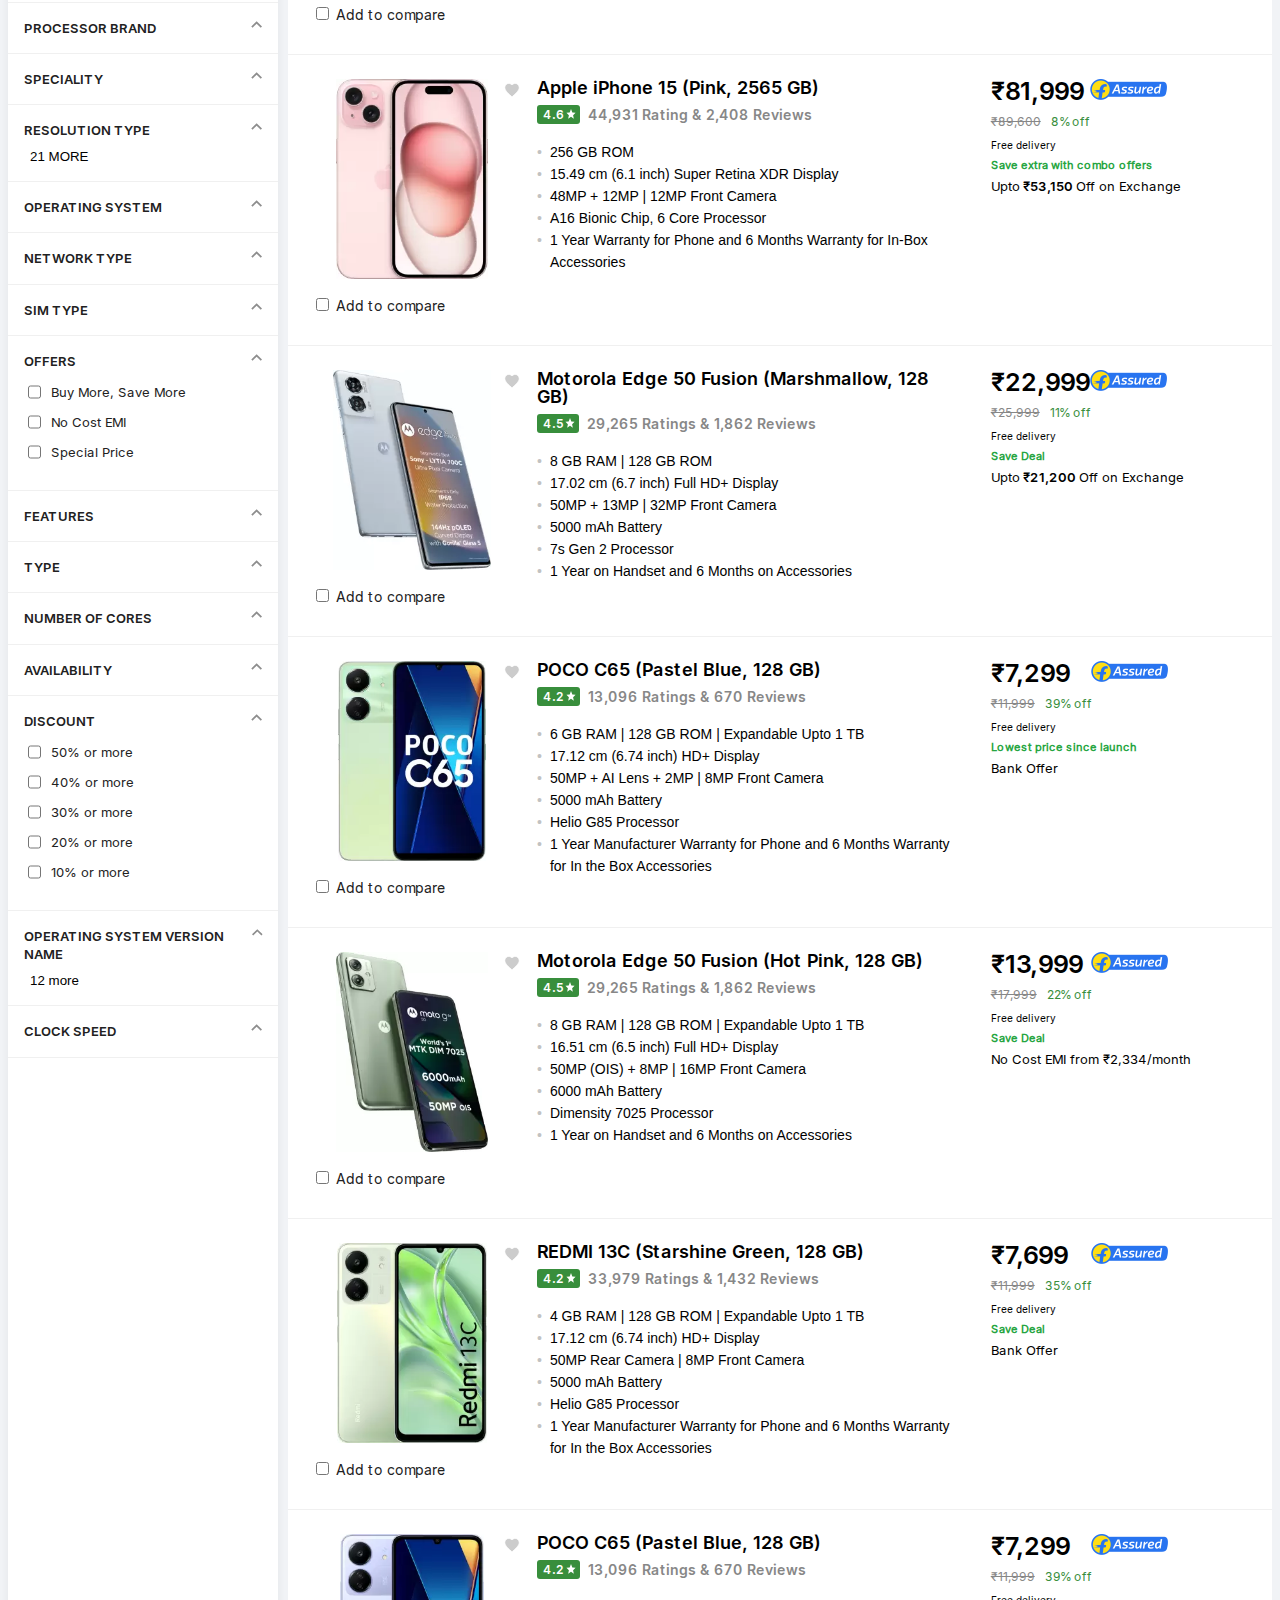
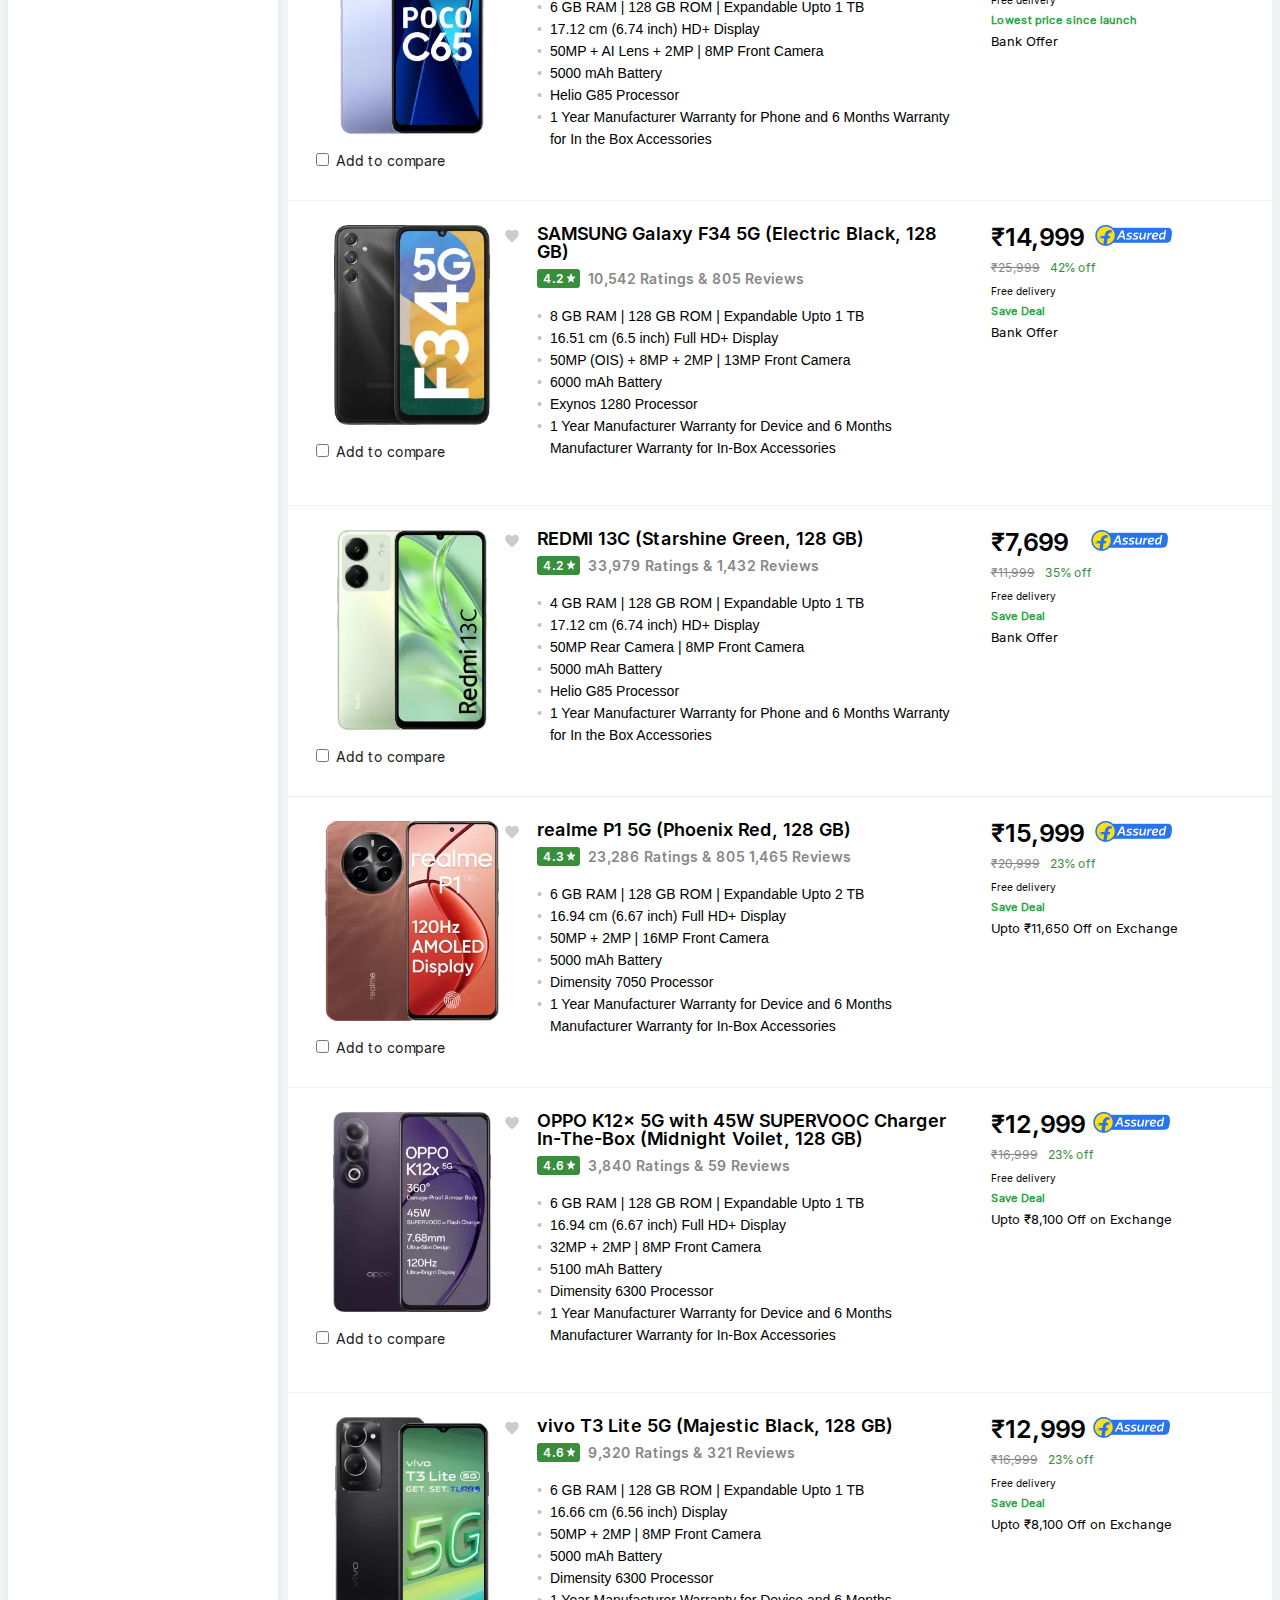
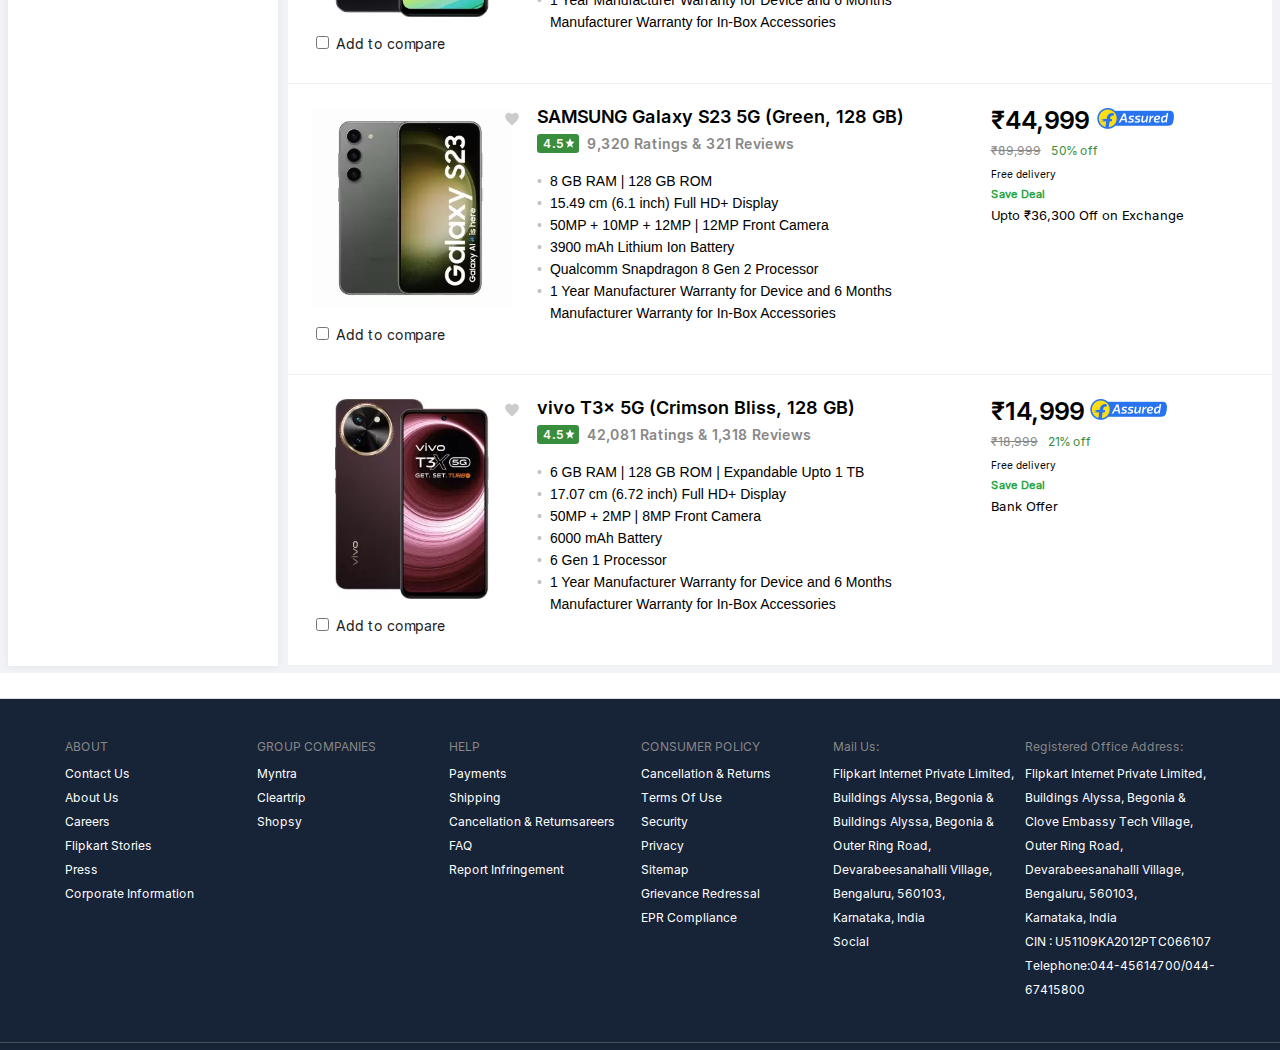
==== commit 4c0cd98e: "flipkart seventh  commit" ====
--- a/index.html
+++ b/index.html
@@ -44,14 +44,14 @@
 
                             </div>
                             <div class="range">
-                               <div class="left-range">
+                               <div class="round-btn"  id="left-range">
 
                                </div>
                                <div class="mid-range">
 
                                </div>
-                               <div class="right-range">
-                                
+                               <div class="round-btn"  id="right-range">
+
                                </div>
                             </div>
                             <div class="min-max">
@@ -83,6 +83,21 @@
                 </div>
             </div>
         </div>
+        <footer>
+            <div class="footer-padding">
+                <div class="footer-top">
+                    <div class="top-padding">
+
+
+                    </div>
+                </div>
+                <div class="footer-down">
+                     <div class="down-padding">
+                        
+                     </div>
+                </div>
+            </div>
+        </footer>
     </div>
     <script src="script.js"></script>
 </body>
--- a/styles.css
+++ b/styles.css
@@ -289,7 +289,7 @@
     margin: 0 auto;
     min-width: 978px;
     max-width: 1680px;
-    padding: 8px;
+    padding: 7px 8px;
     display: flex;
     flex-direction: row;
     box-sizing: border-box;
@@ -326,7 +326,7 @@
     text-transform: capitalize;
     font-family: "inter-medium";
     line-height: 25.2px;
-    letter-spacing: 0.3px;
+    letter-spacing:- 0.5px;
     font-weight: 500;
 }
 
@@ -604,6 +604,7 @@
 .right-end {
     display: flex;
     flex-direction: column;
+    padding-left: 25px;
 }
 
 .end-top {
@@ -643,18 +644,24 @@
 }
 
 .price-last {
-    font-size: 14px;
+    font-size: 12px;
     color: #878787;
     font-family: "inter-regular";
-    padding-top: 5px;
+    padding-top: 10px;
+    display: flex;
+}
+.price-last p{
+    margin: 0;
+    text-decoration: line-through;
 }
 
 .price-last span {
     color: #388e3c;
-    font-size: 13px;
+    font-size: 12px;
     letter-spacing: -.2px;
     font-weight: 500;
     margin-left: 10px;
+    text-decoration: none !important;
 }
 
 .price-btm {
@@ -671,21 +678,23 @@
 
 .offer-txt {
     display: inline-block;
+    margin-top: 2px;
 }
 
 .offer-txt span {
     color: rgb(38, 165, 65);
-    font-size: 12px;
+    font-size: 11px;
     font-weight: 700;
     font-family: "inter-regular";
 }
 
 .btm-span {
     font-family: "inter-regular";
-    font-size: 14px;
+    font-size: 13px;
     font-style: normal;
     font-weight: 400;
     display: inline-flex;
+    margin-top:5px ;
 }
 
 .btm-span span {
@@ -695,12 +704,13 @@
 }
 
 .catogories {
-    padding: 16px;
+    padding: 16px 16px;
     border-bottom: 1px solid #f0f0f0;
     display: flex;
     flex-flow: column;
     box-sizing: border-box;
     gap: 5px;
+    padding-top: 14px;
 }
 
 .catogory-Txt {
@@ -708,12 +718,12 @@
 }
 
 .catogory-Txt span {
-    font-size: 12px;
-    font-weight: 500;
-    font-family: "inter-medium";
-    line-height: 16.8px;
+    font-size: 11px;
+    font-weight: 500;
+    font-family: "inter-medium";
+    line-height: 14px;
     color: #212121;
-
+    letter-spacing: 0.3px;
 }
 
 .catogory-Txt1 {
@@ -738,10 +748,11 @@
     line-height: 19.6px;
     font-family: "inter-regular";
     padding-left: 5px;
+    letter-spacing:0.2px ;
 }
 
 .catogory-Txt2 {
-    padding: 5px 0;
+    padding: 4px 0;
 }
 
 .catogory-Txt2 a {
@@ -750,6 +761,7 @@
     font-family: "inter-medium";
     line-height: 19.6px;
     margin-left: 15px;
+    letter-spacing: 0.2px;
 }
 
 .price-range {
@@ -771,15 +783,16 @@
   position: relative;
   bottom: -6px;
   width:238 px;
-  height: 29px;
+  height: 23px;
   background: #e0e0e0;
 }
 .range{
     position: relative;
   height: 13px;
   cursor: pointer;
-}
-.left-range{
+  top:4.5px
+}
+.round-btn{
     display: inline-block;
   position: absolute;
   z-index: 1;
@@ -790,7 +803,77 @@
   transition: translate .5s ease-out;
 }
 
-
+.round{
+    width: 13px;
+    height: 13px;
+    border-radius: 50%;
+    border: 1px solid #bababa;
+    position: absolute;
+    background-color: #fff;
+     
+  }
+
+  #left-range>div{
+    left: -7px;
+    position: absolute;
+  }
+ #right-range{
+   right:0;
+   position: absolute;
+
+ }
+ #right-range>div{
+    right: -6px;
+    position: absolute;
+
+ }
+ .mid-range{
+    width: 100%;
+    top:2px;
+    position: relative;
+ }
+ .mid-line{
+    width: 100%;
+    height: 6px;
+    transform-origin: left center;
+  top: 55px;
+  background-color: #2874f0;
+  /* transform: translate(0px) scaleX(0.995); */
+ }
+
+ .min-max{
+    width: 100%;
+    display: flex;
+    justify-content: space-between;
+    padding-top: 25px;
+
+ }
+ .min{
+    width: 99.2833px;
+    height: 24px;
+ }
+ .min select{
+    width: 100%;
+  border: 1px solid #e0e0e0;
+  border-radius: 1px;
+  background-color: #fff;
+  height: 100%;
+
+ }
+ .max{
+    width: 99.2833px;
+    height: 24px;
+ }
+ .max select{
+    width: 100%;
+    border: 1px solid #e0e0e0;
+    border-radius: 1px;
+    background-color: #fff;
+    height: 100%;
+ }
+  
+
+/* fri */
 .brand {
     display: flex;
     box-sizing: border-box;
@@ -864,6 +947,15 @@
     font-size: 13px;
     width: 100%-25px;
     color: #2c2c2c;
+}
+
+.brand>div:last-child{
+    font-family: "inter-medium";
+    font-size: 12px;
+    color: #2874f0;
+    margin-top: 9px;
+    cursor: pointer;
+    margin-left: 2px;
 }
 
 .flipImgContent {
@@ -962,3 +1054,101 @@
   .side-section  #displaynone .sec-dropdown{
     display: none;
 }
+
+footer{
+    background-color: #172337;
+  min-width: 978px;
+  border-top: 1px solid #ddd;
+  margin-top: 25px;
+  height: 350.4px;
+  overflow: hidden;
+}
+.footer-padding{
+    display: flex;
+    flex-direction: column;
+}
+.top-padding{
+    margin-left: 65px;
+  width: 90% !important;
+  padding-top: 40px;
+  display: grid;
+  grid-template-columns: repeat(6,1fr);
+}
+.footer-grid{
+    display: flex;
+    flex-flow: column;
+    width: 100%;
+    box-sizing: border-box;
+}
+.grid-head{
+    color: #878787;
+  font-size: 12px;
+  font-weight: 400;
+  margin-bottom: 8px;
+  font-family: "inter-regular";
+}
+.footer-grid ul{
+    margin: 0;
+    padding: 0;
+    list-style: none;
+}
+.footer-grid ul li{
+    color: #fff;
+  display: block;
+  font-weight: 400;
+  font-size: 12px;
+  line-height: 24px;
+  font-family: "inter-regular";
+
+}
+.grid-padding{
+    width: 100%;
+    
+}
+.footer-grid>div:nth-child(5){
+    border-left: 1px solid #fff;
+}
+.footer-grid>div:nth-last-child(2){
+    padding: 0 25px;
+    box-sizing: border-box;
+}
+.grid-padding:nth-last-child(2){
+    border-left: 1px solid #fff;
+
+}
+.footer-down{
+    box-sizing: border-box;
+    width: 100%;
+    height: 72.8px;
+}
+.down-padding{
+    border-top: 1px solid #454d5e;
+    padding: 25px 0;
+    margin-top: 40px;
+    width: 100%; 
+    align-items: center;
+    display: flex;
+    justify-content: space-evenly;
+}
+.down-item{
+    display: flex;
+    flex-direction: row;
+}
+.down-item span{
+    color: #fff;
+    display: block;
+    font-weight: 400;
+    font-size: 12px;
+    line-height: 20px;
+    font-family: "inter-regular";
+    margin-left: 8px;
+}
+.moreNone{
+    display: none;
+}
+
+.side-section>div button{
+    border: none;
+    background-color: #fff;
+    padding-top: 10px;
+}
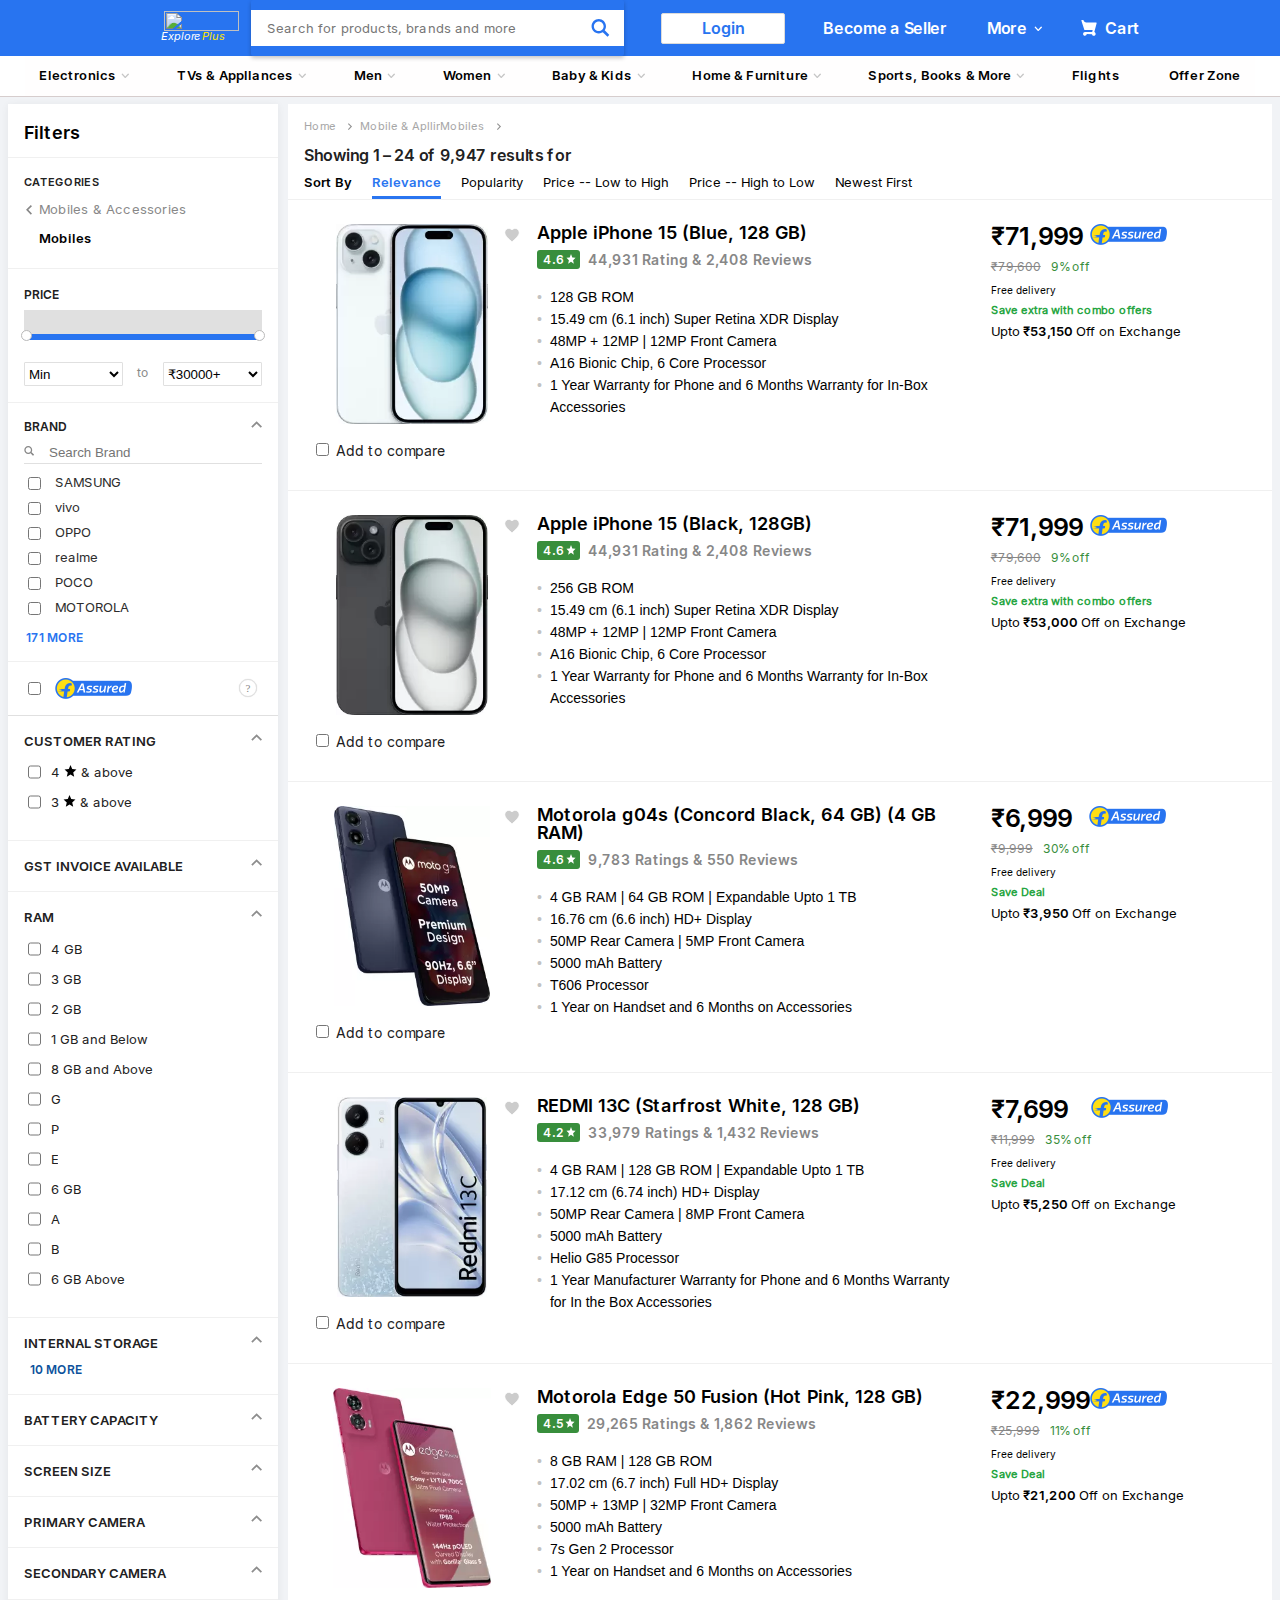
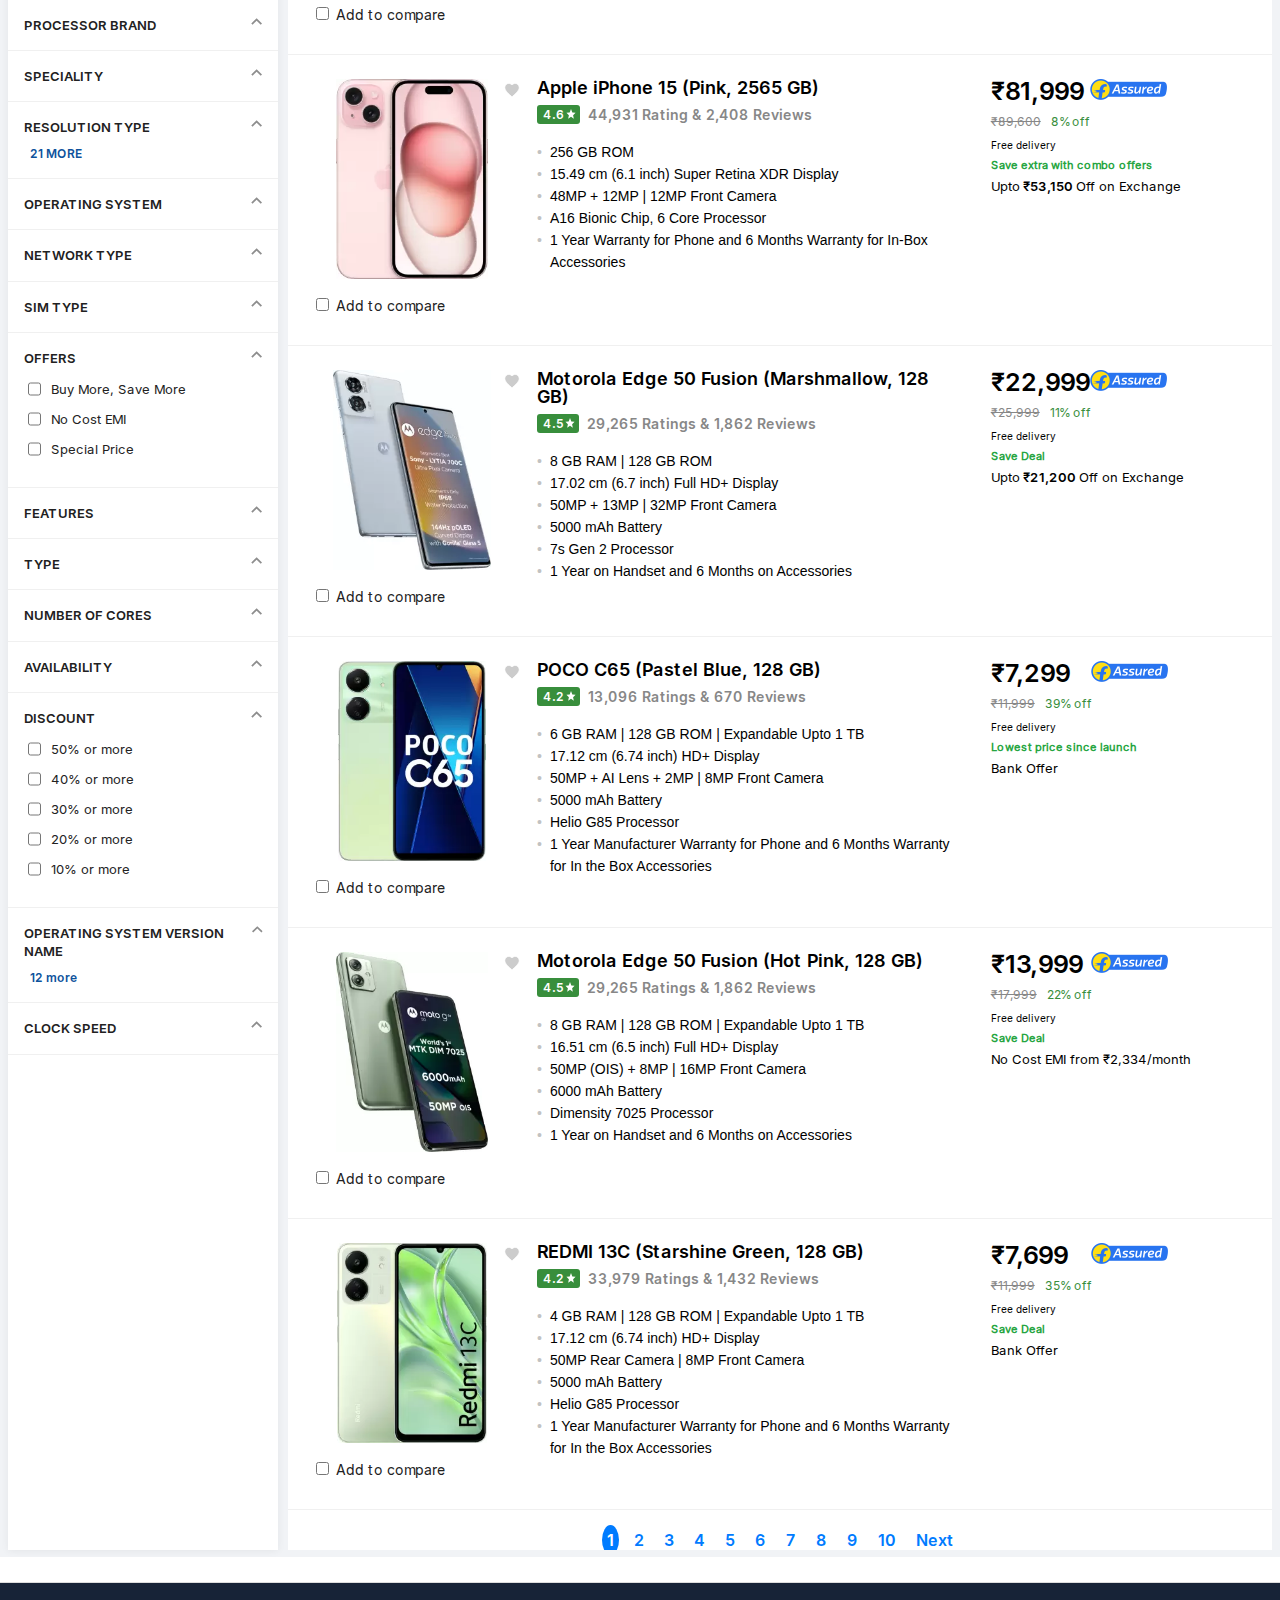
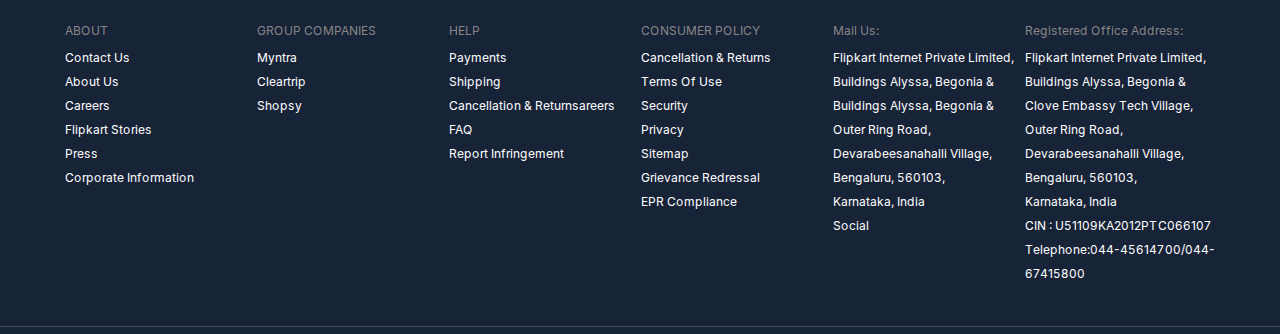
==== commit 980b3dea: "flipkart seventh  commit" ====
--- a/index.html
+++ b/index.html
@@ -44,15 +44,15 @@
 
                             </div>
                             <div class="range">
-                               <div class="round-btn"  id="left-range">
+                                <div class="round-btn" id="left-range">
 
-                               </div>
-                               <div class="mid-range">
+                                </div>
+                                <div class="mid-range">
 
-                               </div>
-                               <div class="round-btn"  id="right-range">
+                                </div>
+                                <div class="round-btn" id="right-range">
 
-                               </div>
+                                </div>
                             </div>
                             <div class="min-max">
 
@@ -60,7 +60,7 @@
 
                         </div>
                         <div class="brand">
-                           
+
                         </div>
 
                     </div>
@@ -74,15 +74,33 @@
 
                         </div>
                     </div>
+                    <div class="right-main">
+                        <div class="right-content">
 
-                    <div class="right-content">
+                        </div>
+                        <div class="bottom-div">
+                            <!-- <div class="btmBtnDiv">
+
+                            </div> -->
+
+
+                            <!-- <div class="button-div">
+
+                            </div>
+                           <div class="empty">
+                            
+                           </div> -->
+                        </div>
+
 
                     </div>
 
-
                 </div>
             </div>
+
         </div>
+
+
         <footer>
             <div class="footer-padding">
                 <div class="footer-top">
@@ -92,9 +110,9 @@
                     </div>
                 </div>
                 <div class="footer-down">
-                     <div class="down-padding">
-                        
-                     </div>
+                    <div class="down-padding">
+
+                    </div>
                 </div>
             </div>
         </footer>
@@ -102,4 +120,5 @@
     <script src="script.js"></script>
 </body>
 
-</html>+</html>
+
--- a/styles.css
+++ b/styles.css
@@ -40,7 +40,7 @@
 }
 
 .header-content {
-    padding: 0 124px;
+    padding: 0 120px 0 112px;
     max-width: 1248px;
     width: 100%;
     display: flex;
@@ -145,10 +145,12 @@
     padding: 0 16px;
     border-radius: 2px 0 0 2px;
     border: 0;
-    font-size: 14px;
+    font-size: 13px;
     height: 36px;
     width: 100%;
     outline: none;
+    font-family: "inter-regular";
+    letter-spacing: 0.15px;
 }
 
 
@@ -169,6 +171,7 @@
     margin: 0 20px 0 21px;
     position: relative;
     /* margin-left: 23px; */
+    left: 2px;
 }
 
 .login button {
@@ -177,13 +180,14 @@
     cursor: pointer;
     border-radius: 2px;
     height: 31px;
-    padding: 0px 39px;
+    padding: 0px 39.94px;
     border: 1px solid #dbdbdb;
+    letter-spacing: -0.3px;
 }
 
 .login button a {
     color: #2874f0 !important;
-    letter-spacing: 0.1px;
+    letter-spacing: -0.2px;
 }
 
 .seller-txt {
@@ -193,8 +197,12 @@
     align-items: center;
     margin: 0 20px;
     max-width: max-content;
-}
-
+    letter-spacing: -0.2px;
+}
+.seller-txt a {
+    letter-spacing: -0.3px;
+
+}
 .more-item {
     display: flex;
     flex-direction: row;
@@ -202,16 +210,20 @@
     align-items: center;
     margin: 0 20px;
     max-width: 150px;
-    gap: 10px
+    gap: 9px
 }
 
 .more-item span {
     max-width: 108px;
     color: #fff;
+    letter-spacing: -0.2px;
+
 }
 
 .more-item img {
     transform: rotate(-90deg);
+    position: relative;
+    top: 1px;
 }
 
 .cart-content {
@@ -223,15 +235,19 @@
     margin: 0 20px;
     color: #fff;
 }
-
+.cart-content span{
+    letter-spacing: -0.3px;
+}
 .cart-content img {
     width: 16.5px;
     height: 15.8px;
 }
-.nav-contents{
-    border-bottom: 1px solid  #d6cdcd;
-    box-shadow: 0 1px 1px 0 rgba(0,0,0,.16);
-}
+
+.nav-contents {
+    border-bottom: 1px solid #d6cdcd;
+    box-shadow: 0 1px 1px 0 rgba(0, 0, 0, .16);
+}
+
 .nav-padding {
     width: 100%;
     height: 40px;
@@ -271,14 +287,16 @@
 .nav-item img {
     transform: rotate(-90deg);
 }
-.nav-item:last-child img{
-display: none;
-}
-
-.nav-item:nth-last-child(2) img{
+
+.nav-item:last-child img {
     display: none;
-
-}
+}
+
+.nav-item:nth-last-child(2) img {
+    display: none;
+
+}
+
 /*mon  */
 .main-container {
     background-color: #f1f3f6;
@@ -326,7 +344,7 @@
     text-transform: capitalize;
     font-family: "inter-medium";
     line-height: 25.2px;
-    letter-spacing:- 0.5px;
+    letter-spacing: - 0.5px;
     font-weight: 500;
 }
 
@@ -650,7 +668,8 @@
     padding-top: 10px;
     display: flex;
 }
-.price-last p{
+
+.price-last p {
     margin: 0;
     text-decoration: line-through;
 }
@@ -694,7 +713,7 @@
     font-style: normal;
     font-weight: 400;
     display: inline-flex;
-    margin-top:5px ;
+    margin-top: 5px;
 }
 
 .btm-span span {
@@ -748,7 +767,7 @@
     line-height: 19.6px;
     font-family: "inter-regular";
     padding-left: 5px;
-    letter-spacing:0.2px ;
+    letter-spacing: 0.2px;
 }
 
 .catogory-Txt2 {
@@ -776,102 +795,121 @@
     line-height: 16.8px;
     color: #212121;
 }
+
 /* fri */
 
-.range-top{
-    height: 100%;
-  position: relative;
-  bottom: -6px;
-  width:238 px;
-  height: 23px;
-  background: #e0e0e0;
-}
-.range{
+.range-top {
+    height: 100%;
     position: relative;
-  height: 13px;
-  cursor: pointer;
-  top:4.5px
-}
-.round-btn{
+    bottom: -6px;
+    width: 238 px;
+    height: 23px;
+    background: #e0e0e0;
+}
+
+.range {
+    position: relative;
+    height: 13px;
+    cursor: pointer;
+    top: 4.5px
+}
+
+.round-btn {
     display: inline-block;
-  position: absolute;
-  z-index: 1;
-  cursor: pointer;
-  width: 20px;
-  height: 20px;
-  top: -3.5px;
-  transition: translate .5s ease-out;
-}
-
-.round{
-    width: 13px;
-    height: 13px;
+    position: absolute;
+    z-index: 1;
+    cursor: pointer;
+    width: 20px;
+    height: 20px;
+    top: -1.5px;
+
+    transition: translate .5s ease-out;
+}
+
+.round {
+    width: 9px;
+    height: 9px;
     border-radius: 50%;
     border: 1px solid #bababa;
     position: absolute;
     background-color: #fff;
-     
-  }
-
-  #left-range>div{
-    left: -7px;
+
+}
+
+#left-range>div {
+    left: -3px;
     position: absolute;
-  }
- #right-range{
-   right:0;
-   position: absolute;
-
- }
- #right-range>div{
-    right: -6px;
+}
+
+#right-range {
+    right: 0;
     position: absolute;
 
- }
- .mid-range{
-    width: 100%;
-    top:2px;
+}
+
+#right-range>div {
+    right: -3px;
+    position: absolute;
+
+}
+
+.mid-range {
+    width: 100%;
+    top: 2px;
     position: relative;
- }
- .mid-line{
+}
+
+.mid-line {
     width: 100%;
     height: 6px;
     transform-origin: left center;
-  top: 55px;
-  background-color: #2874f0;
-  /* transform: translate(0px) scaleX(0.995); */
- }
-
- .min-max{
+    top: 55px;
+    background-color: #2874f0;
+    /* transform: translate(0px) scaleX(0.995); */
+}
+
+.min-max {
     width: 100%;
     display: flex;
     justify-content: space-between;
-    padding-top: 25px;
-
- }
- .min{
+    padding-top: 22px;
+
+}
+
+.toTxt {
+    font-size: 12px;
+    font-family: "inter-regular";
+    margin-top: 3px;
+    color: #878787;
+}
+
+.min {
     width: 99.2833px;
     height: 24px;
- }
- .min select{
-    width: 100%;
-  border: 1px solid #e0e0e0;
-  border-radius: 1px;
-  background-color: #fff;
-  height: 100%;
-
- }
- .max{
-    width: 99.2833px;
-    height: 24px;
- }
- .max select{
+}
+
+.min select {
     width: 100%;
     border: 1px solid #e0e0e0;
     border-radius: 1px;
     background-color: #fff;
     height: 100%;
- }
-  
+
+}
+
+.max {
+    width: 99.2833px;
+    height: 24px;
+}
+
+.max select {
+    width: 100%;
+    border: 1px solid #e0e0e0;
+    border-radius: 1px;
+    background-color: #fff;
+    height: 100%;
+}
+
 
 /* fri */
 .brand {
@@ -949,7 +987,7 @@
     color: #2c2c2c;
 }
 
-.brand>div:last-child{
+.brand>div:last-child {
     font-family: "inter-medium";
     font-size: 12px;
     color: #2874f0;
@@ -967,7 +1005,7 @@
 
 .flip-span {
     width: 26px;
-  /* margin-left: 10px; */
+    /* margin-left: 10px; */
 }
 
 .flip-span span {
@@ -998,44 +1036,52 @@
     width: 77px;
     height: 21px;
 }
+
 /* fri */
-.side-section{
+.side-section {
     display: flex;
     flex-flow: column;
 }
-.side-section>div{
+
+.side-section>div {
     display: flex;
     flex-direction: column;
     padding: 16px;
-  border-bottom: 1px solid #f0f0f0;
-}
-.sec-head{
+    border-bottom: 1px solid #f0f0f0;
+}
+
+.sec-head {
     display: flex;
     justify-content: space-between;
     /* padding-bottom: 10px ; */
 }
-.sec-head span{
+
+.sec-head span {
     font-size: 13px;
     font-weight: 500;
     font-family: "inter-medium";
     line-height: 18.2px;
     color: #212121;
 }
-.sec-head img{
+
+.sec-head img {
     width: 11px;
     height: 11px;
     transform: rotate(90deg);
     transition: transform 0.5s ease;
 
 }
-.sec-dropdown{
+
+.sec-dropdown {
     margin: 7px 0;
 }
-.checkDiv{
+
+.checkDiv {
     display: flex;
     padding: 5px 0;
 }
-.checkDiv label{
+
+.checkDiv label {
     font-size: 13px;
     font-weight: 500;
     font-family: "inter-regular";
@@ -1048,93 +1094,109 @@
     overflow: hidden;
     text-overflow: ellipsis;
 }
-.checkDiv input{
-   margin-right: 10px;
-}
-  .side-section  #displaynone .sec-dropdown{
+
+.checkDiv input {
+    margin-right: 10px;
+}
+
+.side-section #displaynone .sec-dropdown {
     display: none;
 }
 
-footer{
+footer {
     background-color: #172337;
-  min-width: 978px;
-  border-top: 1px solid #ddd;
-  margin-top: 25px;
-  height: 350.4px;
-  overflow: hidden;
-}
-.footer-padding{
+    min-width: 978px;
+    border-top: 1px solid #ddd;
+    margin-top: 25px;
+    height: 350.4px;
+    overflow: hidden;
+}
+
+.footer-padding {
     display: flex;
     flex-direction: column;
 }
-.top-padding{
+
+.top-padding {
     margin-left: 65px;
-  width: 90% !important;
-  padding-top: 40px;
-  display: grid;
-  grid-template-columns: repeat(6,1fr);
-}
-.footer-grid{
+    width: 90% !important;
+    padding-top: 40px;
+    display: grid;
+    grid-template-columns: repeat(6, 1fr);
+}
+
+.footer-grid {
     display: flex;
     flex-flow: column;
     width: 100%;
     box-sizing: border-box;
 }
-.grid-head{
+
+.grid-head {
     color: #878787;
-  font-size: 12px;
-  font-weight: 400;
-  margin-bottom: 8px;
-  font-family: "inter-regular";
-}
-.footer-grid ul{
+    font-size: 12px;
+    font-weight: 400;
+    margin-bottom: 8px;
+    font-family: "inter-regular";
+}
+
+.footer-grid ul {
     margin: 0;
     padding: 0;
     list-style: none;
 }
-.footer-grid ul li{
+
+.footer-grid ul li {
     color: #fff;
-  display: block;
-  font-weight: 400;
-  font-size: 12px;
-  line-height: 24px;
-  font-family: "inter-regular";
-
-}
-.grid-padding{
-    width: 100%;
-    
-}
-.footer-grid>div:nth-child(5){
+    display: block;
+    font-weight: 400;
+    font-size: 12px;
+    line-height: 24px;
+    font-family: "inter-regular";
+
+}
+
+.grid-padding {
+    width: 100%;
+
+}
+
+.footer-grid>div:nth-child(5) {
     border-left: 1px solid #fff;
 }
-.footer-grid>div:nth-last-child(2){
+
+.footer-grid>div:nth-last-child(2) {
     padding: 0 25px;
     box-sizing: border-box;
 }
-.grid-padding:nth-last-child(2){
+
+.grid-padding:nth-last-child(2) {
     border-left: 1px solid #fff;
 
 }
-.footer-down{
+
+.footer-down {
     box-sizing: border-box;
     width: 100%;
     height: 72.8px;
 }
-.down-padding{
+
+.down-padding {
     border-top: 1px solid #454d5e;
     padding: 25px 0;
     margin-top: 40px;
-    width: 100%; 
+    width: 100%;
     align-items: center;
     display: flex;
     justify-content: space-evenly;
 }
-.down-item{
-    display: flex;
-    flex-direction: row;
-}
-.down-item span{
+
+.down-item {
+    display: flex;
+    flex-direction: row;
+}
+
+.down-item span {
     color: #fff;
     display: block;
     font-weight: 400;
@@ -1143,12 +1205,123 @@
     font-family: "inter-regular";
     margin-left: 8px;
 }
-.moreNone{
+
+.moreNone {
     display: none;
 }
 
-.side-section>div button{
+.side-section>div button {
     border: none;
     background-color: #fff;
     padding-top: 10px;
 }
+
+.bottom-btn {
+    display: flex;
+    flex-direction: row;
+    width: 100%;
+    justify-content: space-between;
+    padding: 20px;
+}
+
+.button-div {
+    display: flex;
+    width: 30%;
+    justify-content: space-between;
+    box-sizing: border-box;
+}
+
+.button-div>div {
+    font-family: "inter-medium";
+    font-size: 13px;
+
+}
+
+.right-content {
+    overflow: hidden;
+    box-sizing: border-box;
+
+}
+
+.right-main {
+    overflow: hidden;
+    box-sizing: border-box;
+}
+
+.empty {
+    /* flex: 1; */
+    order: 3;
+}
+
+.btmBtnDiv {
+    font-family: "inter-regular";
+    font-size: 12px;
+}
+
+.btmBtnNav {
+    width: 30px;
+    height: 30px;
+    display: flex;
+    align-items: center;
+    justify-content: center;
+    border-radius: 50px;
+}
+
+.prev {
+    display: flex;
+    height: 100%;
+    align-items: center;
+
+}
+
+.next {
+    display: flex;
+    height: 100%;
+    align-items: center;
+    color: #2874f0;
+}
+
+.pagination {
+    text-align: center;
+    margin-top: 20px;
+    height: 100%;
+
+}
+
+.pagination a {
+    margin: 0 5px;
+    text-decoration: none;
+    color: #007bff;
+    font-family: "inter-medium";
+    /* width: 30px !important;
+height: 30px; */
+    padding: 5px;
+    height: 100%;
+
+}
+
+.pagination a.active {
+    font-weight: bold;
+    color: #fff;
+    background-color: #007bff;
+    border-radius: 50%;
+    padding: 5px;
+
+}
+
+.pagination a:hover {
+    text-decoration: underline;
+}
+
+#display>div:last-child button {
+    color: #0d529c;
+    font-size: 12px;
+    font-family: "inter-medium";
+}
+
+#displaynone>div:last-child button {
+    color: #0d529c;
+    font-size: 12px;
+    font-family: "inter-medium";
+}
+
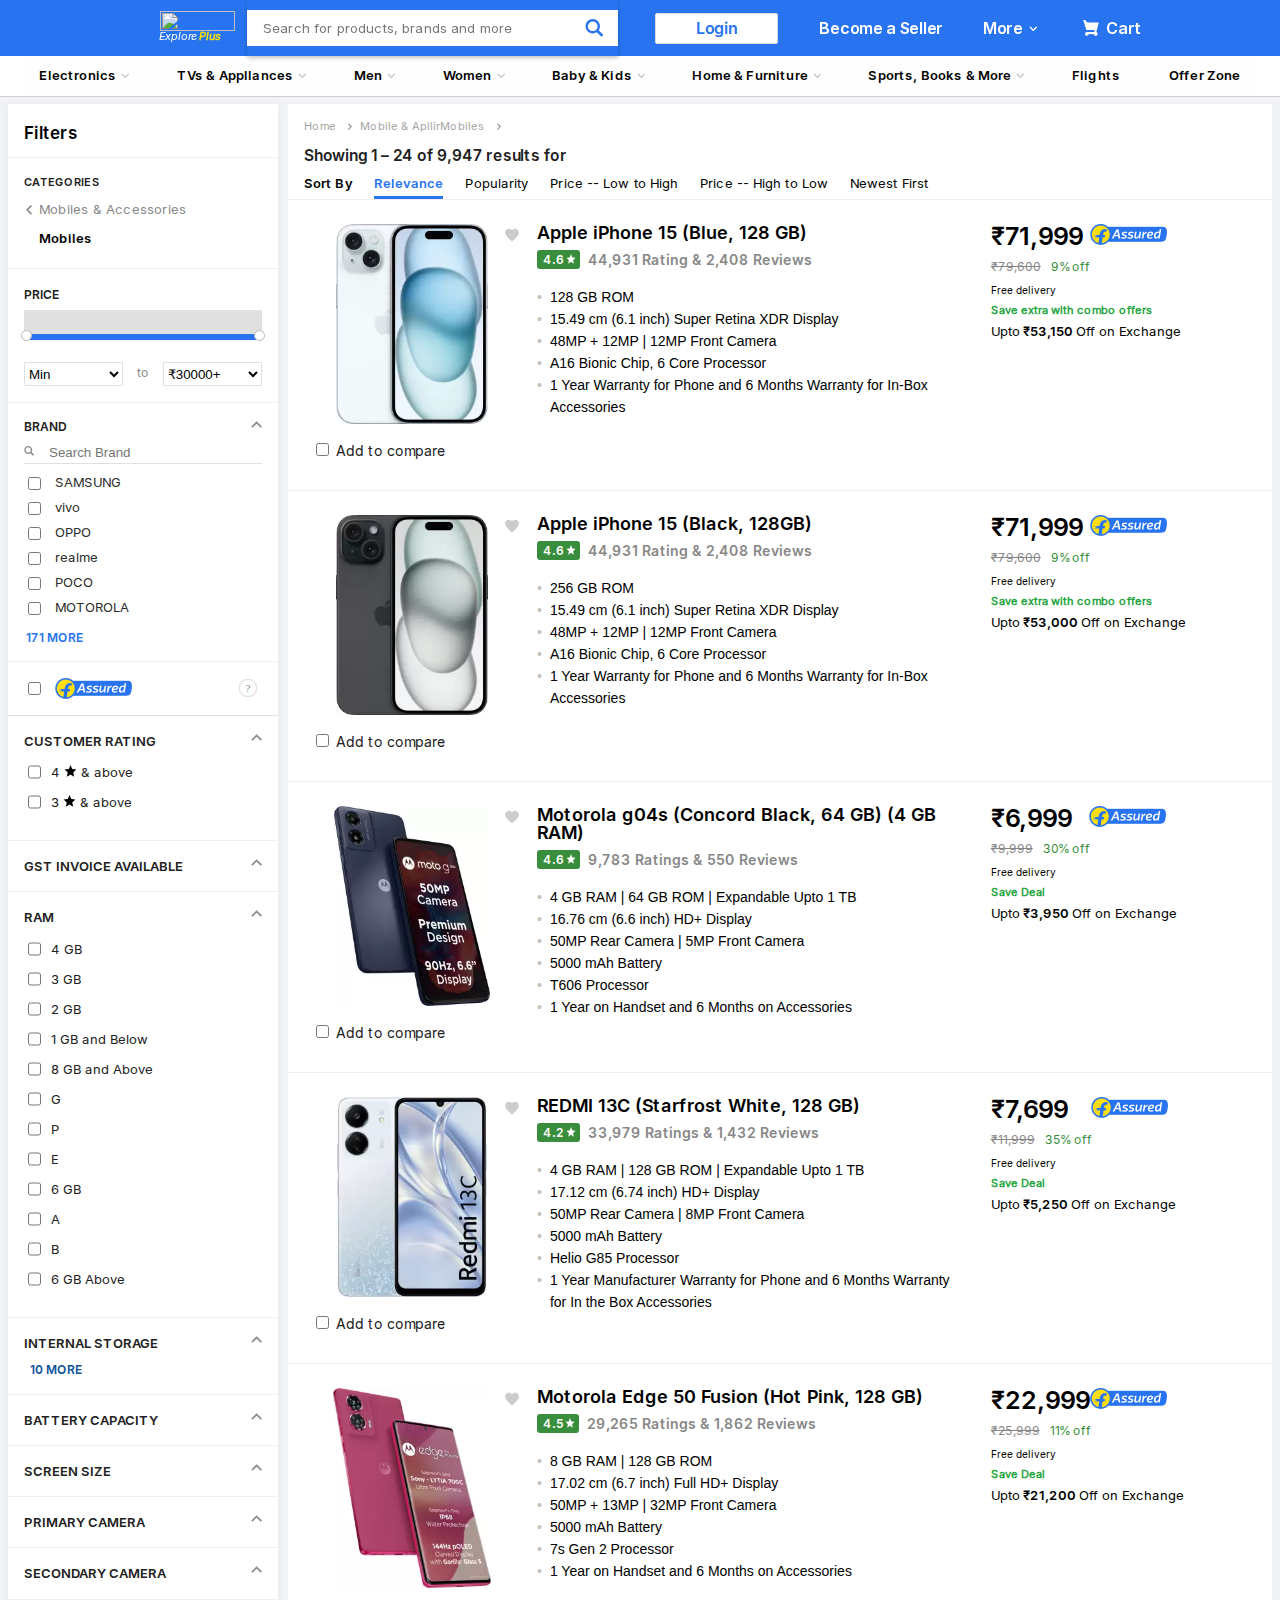
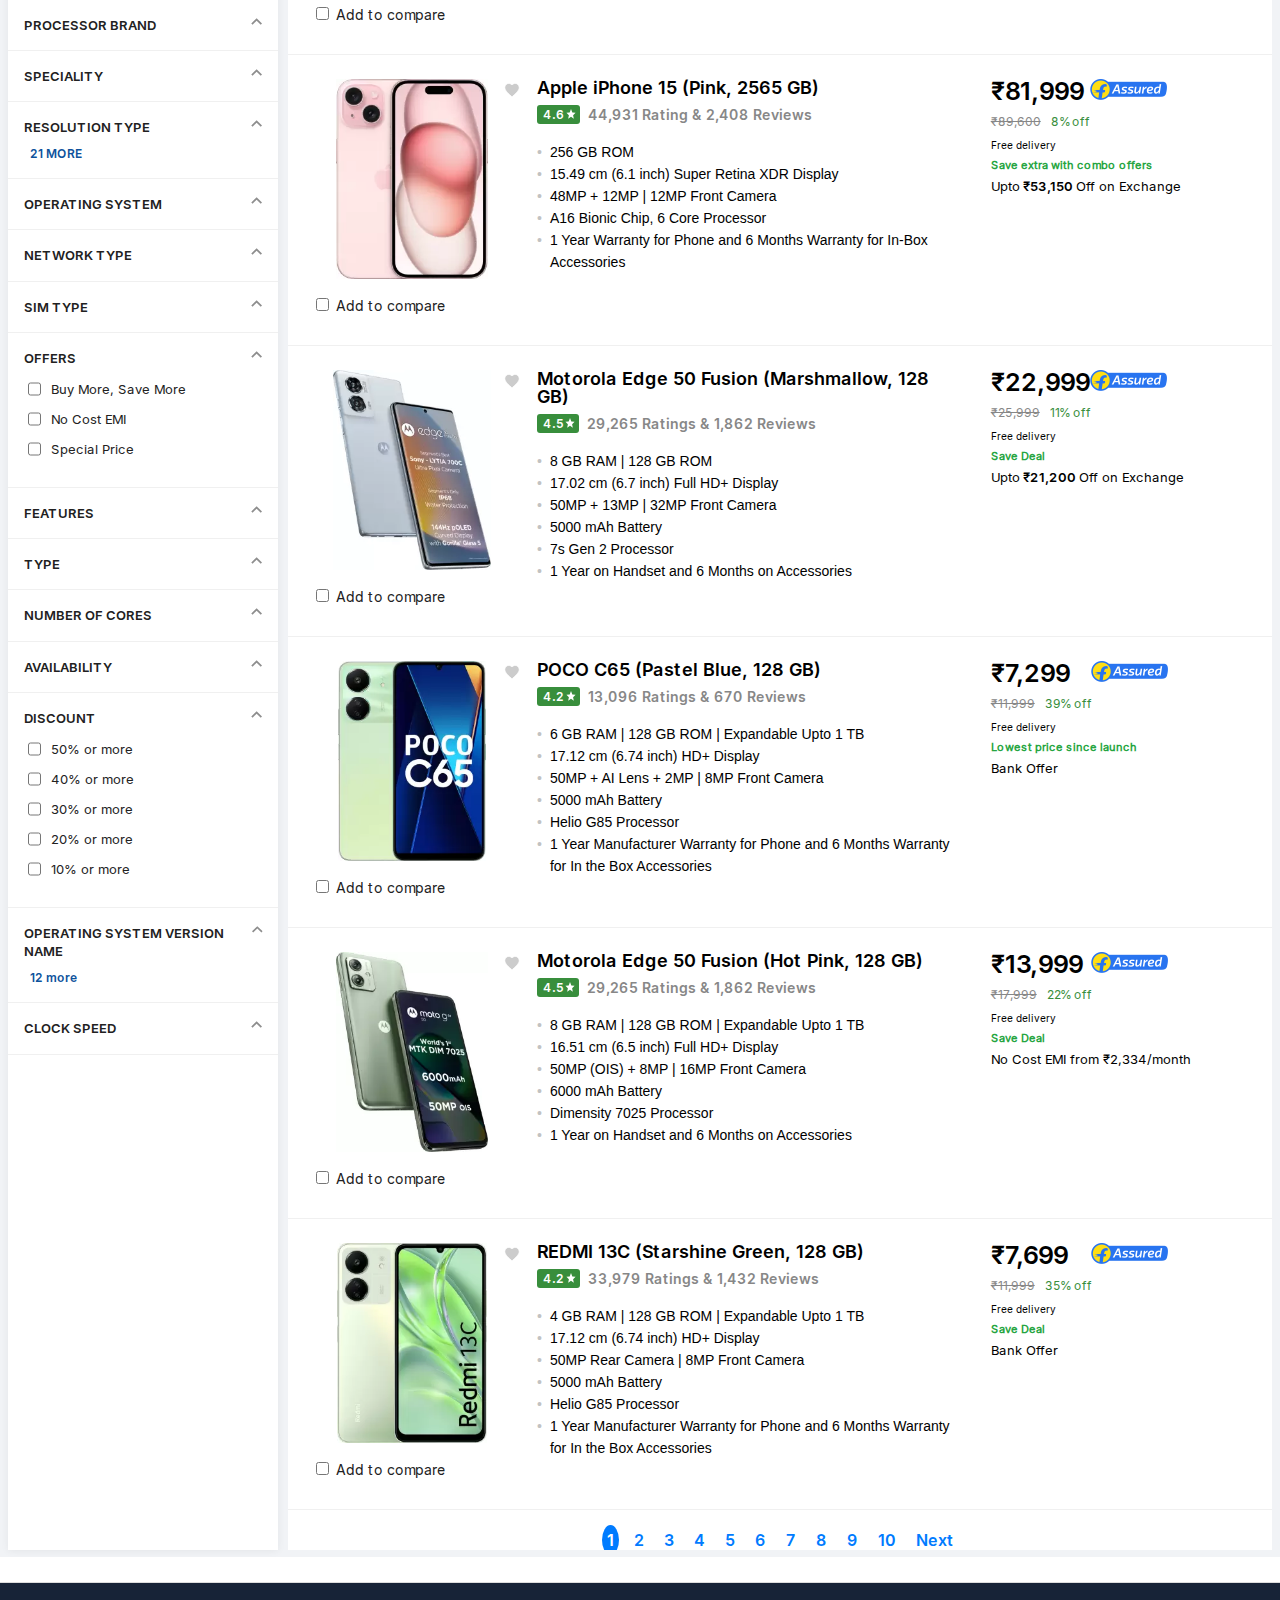
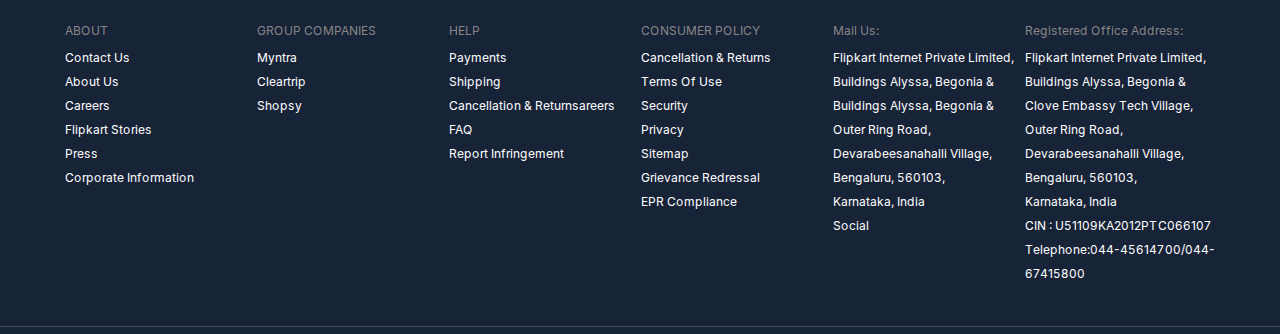
==== commit dd80641f: "flipkart ninth  commit" ====
--- a/index.html
+++ b/index.html
@@ -11,6 +11,7 @@
 <body>
     <div class="container">
         <header>
+            
             <div class="header-content">
 
             </div>
@@ -28,8 +29,8 @@
                 <div class="main-left">
                     <div class="sidebar">
                         <div class="filter">
-
-
+                   
+ 
                         </div>
 
                         <div class="catogories">
@@ -88,7 +89,7 @@
 
                             </div>
                            <div class="empty">
-                            
+                            #fad400
                            </div> -->
                         </div>
 
--- a/styles.css
+++ b/styles.css
@@ -37,10 +37,13 @@
     width: 100%;
     height: 56px;
     background-color: #2874f0;
+    position: fixed;
+    z-index: 2;
+     margin-bottom: 100px;
 }
 
 .header-content {
-    padding: 0 120px 0 112px;
+    padding: 0px 125px 0px 112px;
     max-width: 1248px;
     width: 100%;
     display: flex;
@@ -50,6 +53,8 @@
     font-family: "inter-medium";
     margin: 0 auto;
     justify-content: right;
+    position: relative;
+    left: -1px;
 }
 
 .header-content a {
@@ -67,6 +72,8 @@
     justify-content: center;
     margin-left: -10px;
     min-width: 137px;
+    position: relative;
+    left: -3px
 }
 
 .top-logo {
@@ -86,6 +93,7 @@
     display: flex;
     flex-direction: row;
     gap: 2px;
+
 }
 
 .bottom-logo img {
@@ -101,7 +109,7 @@
     font-weight: 200;
     margin-top: -2px;
     color: #fff;
-    letter-spacing: -0.1px !important;
+    letter-spacing: -0.2px !important;
 }
 
 .bottom-logo a img {
@@ -115,8 +123,10 @@
     font-family: "inter-italics";
     font-size: 11px;
     line-height: 15.4px;
-    font-weight: 200;
+    font-weight: 800;
     margin-right: 2px;
+    /* font-weight: bold; */
+    letter-spacing: -0.3px;
 }
 
 .input-padding {
@@ -130,6 +140,8 @@
     border-radius: 2px;
     box-shadow: 0 2px 4px 0 rgba(0, 0, 0, .23);
     margin: 0 14px 0 12px;
+    position: relative;
+    left: -3px;
 }
 
 .input-div {
@@ -139,6 +151,7 @@
     display: flex;
     max-height: 36px;
     background-color: #fff;
+
 }
 
 .input-div input {
@@ -171,7 +184,7 @@
     margin: 0 20px 0 21px;
     position: relative;
     /* margin-left: 23px; */
-    left: 2px;
+    left: -1px;
 }
 
 .login button {
@@ -180,7 +193,7 @@
     cursor: pointer;
     border-radius: 2px;
     height: 31px;
-    padding: 0px 39.94px;
+    padding: 0px 39.6px;
     border: 1px solid #dbdbdb;
     letter-spacing: -0.3px;
 }
@@ -199,10 +212,12 @@
     max-width: max-content;
     letter-spacing: -0.2px;
 }
+
 .seller-txt a {
     letter-spacing: -0.3px;
 
 }
+
 .more-item {
     display: flex;
     flex-direction: row;
@@ -216,7 +231,7 @@
 .more-item span {
     max-width: 108px;
     color: #fff;
-    letter-spacing: -0.2px;
+    letter-spacing: -0.5px;
 
 }
 
@@ -231,13 +246,17 @@
     flex-direction: row;
     height: 100%;
     align-items: center;
-    gap: 8px;
+    gap: 7px;
     margin: 0 20px;
     color: #fff;
-}
-.cart-content span{
+    position: relative;
+    left: 7px;
+}
+
+.cart-content span {
     letter-spacing: -0.3px;
 }
+
 .cart-content img {
     width: 16.5px;
     height: 15.8px;
@@ -246,6 +265,7 @@
 .nav-contents {
     border-bottom: 1px solid #d6cdcd;
     box-shadow: 0 1px 1px 0 rgba(0, 0, 0, .16);
+    padding-top: 56px;
 }
 
 .nav-padding {
@@ -335,17 +355,19 @@
     border-bottom: 1px solid #f0f0f0;
     width: 100%;
     padding: 16px;
-    padding-bottom: 12px;
-    box-sizing: border-box;
-}
-
-.filter span {
-    font-size: 18px;
+    padding-bottom: 15px;
+    box-sizing: border-box;
+}
+
+.filter-head span {
+    font-size: 17px;
     text-transform: capitalize;
     font-family: "inter-medium";
-    line-height: 25.2px;
-    letter-spacing: - 0.5px;
-    font-weight: 500;
+    line-height: 22.2px;
+    letter-spacing:  0.3px;
+    font-weight: 200;
+    position: relative;
+    top: 2px
 }
 
 .main-right {
@@ -413,16 +435,16 @@
 
 .top-middle {
     display: block;
-    margin-top: 10px;
+    margin-top: 11px;
 }
 
 .top-middle span {
     font-weight: 500;
-    font-size: 16px;
+    font-size: 15.5px;
     display: inline-block;
     color: #212121;
     font-family: "inter-medium";
-    letter-spacing: -0.3px;
+    letter-spacing: -0.2px;
 }
 
 .head-btm {
@@ -434,6 +456,8 @@
     display: flex;
     margin: 0;
     padding: 0;
+    gap: 2px;
+    padding-top: 1px;
 }
 
 .head-btm ul li {
@@ -441,11 +465,16 @@
     margin: 0 10px;
     font-family: "inter-medium";
     font-size: 13px;
-    line-height: 19.6px;
-    font-weight: 500;
+    line-height: 18.6px;
+    font-weight: 4400;
     cursor: pointer;
-}
-
+    letter-spacing: 0.09px;
+}
+
+.head-btm ul li:not(:first-child){
+    position: relative;
+    left:-1px
+}
 .head-btm ul li:hover {
     color: #2874f0;
     border-bottom: 2px solid #2874f0;
@@ -1324,4 +1353,17 @@
     font-size: 12px;
     font-family: "inter-medium";
 }
-
+.filtered-items{
+    width: inherit;
+    
+}
+.filtered-items span{
+    font-size: 10px;
+    font-family: "inter-regular";
+    background-color: rgb(221, 217, 217);
+  padding:6px 8px;
+  margin: 3px;
+}
+
+ 
+
